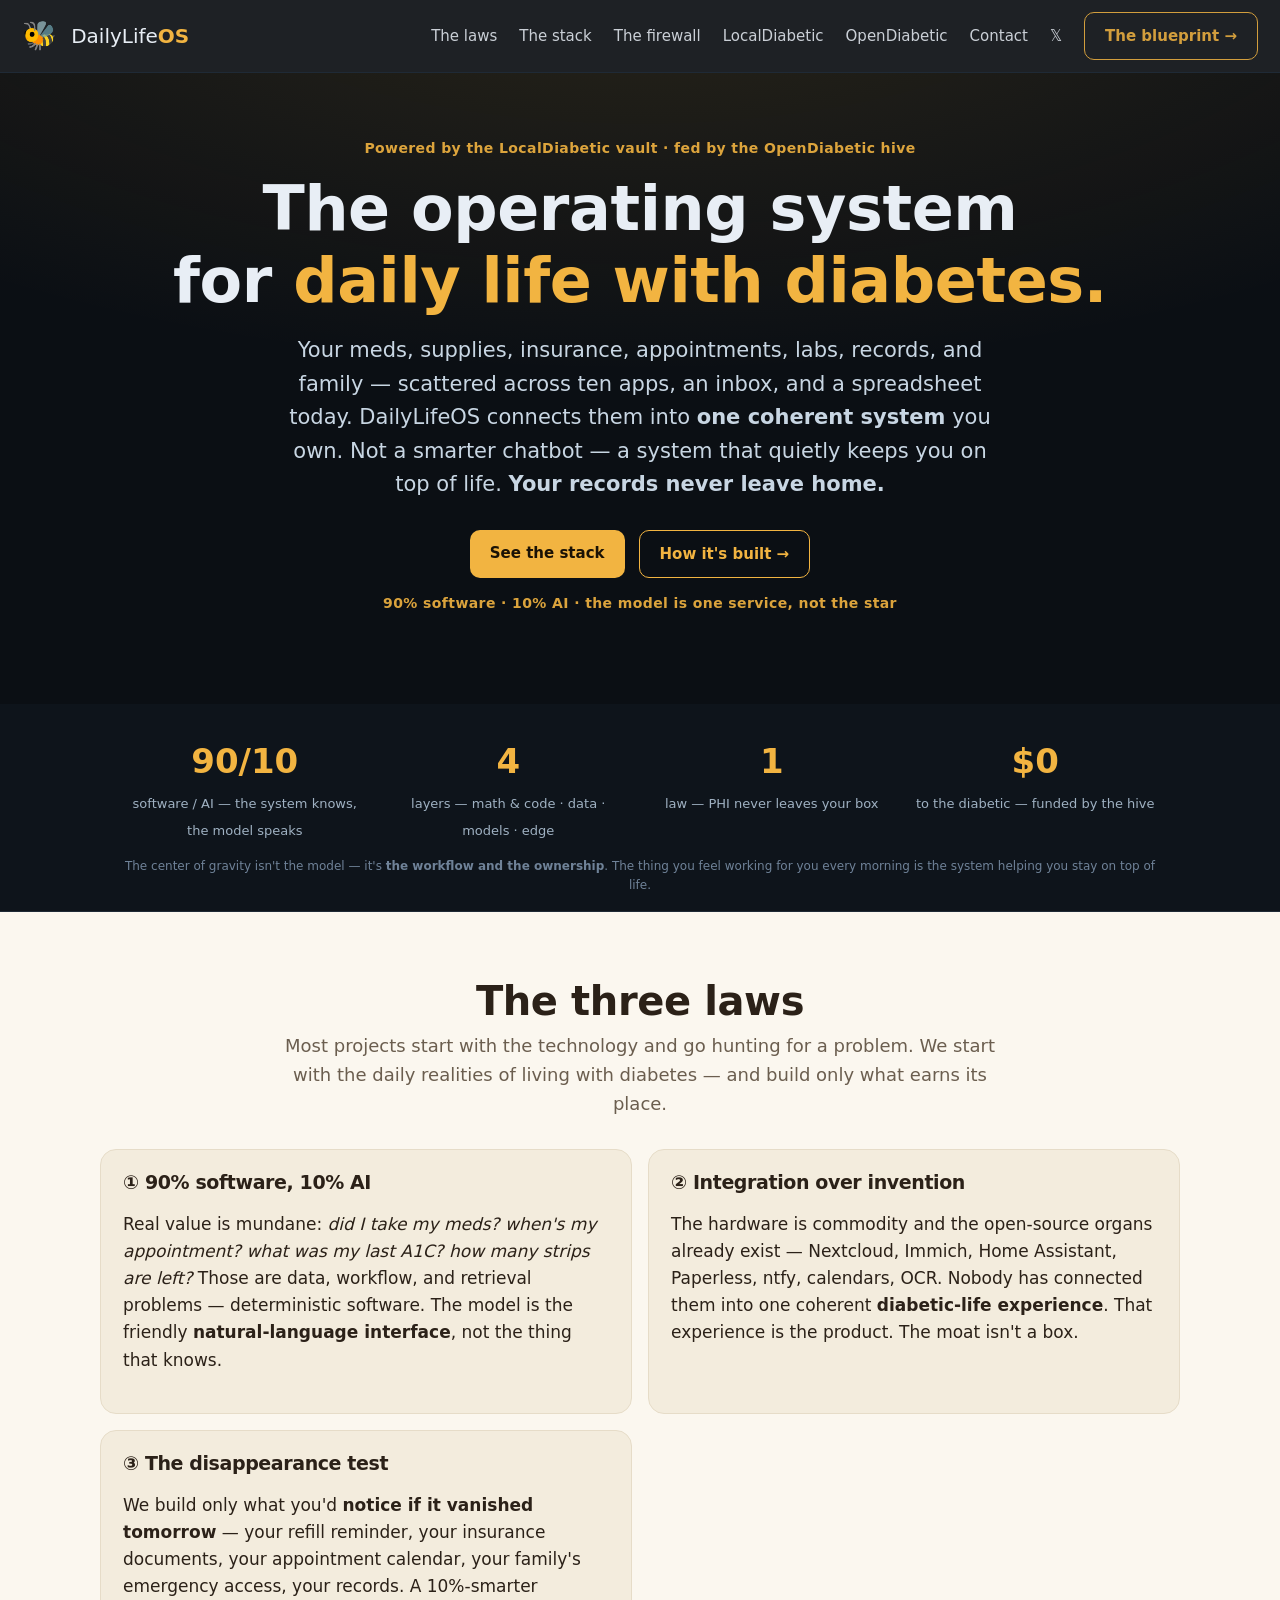
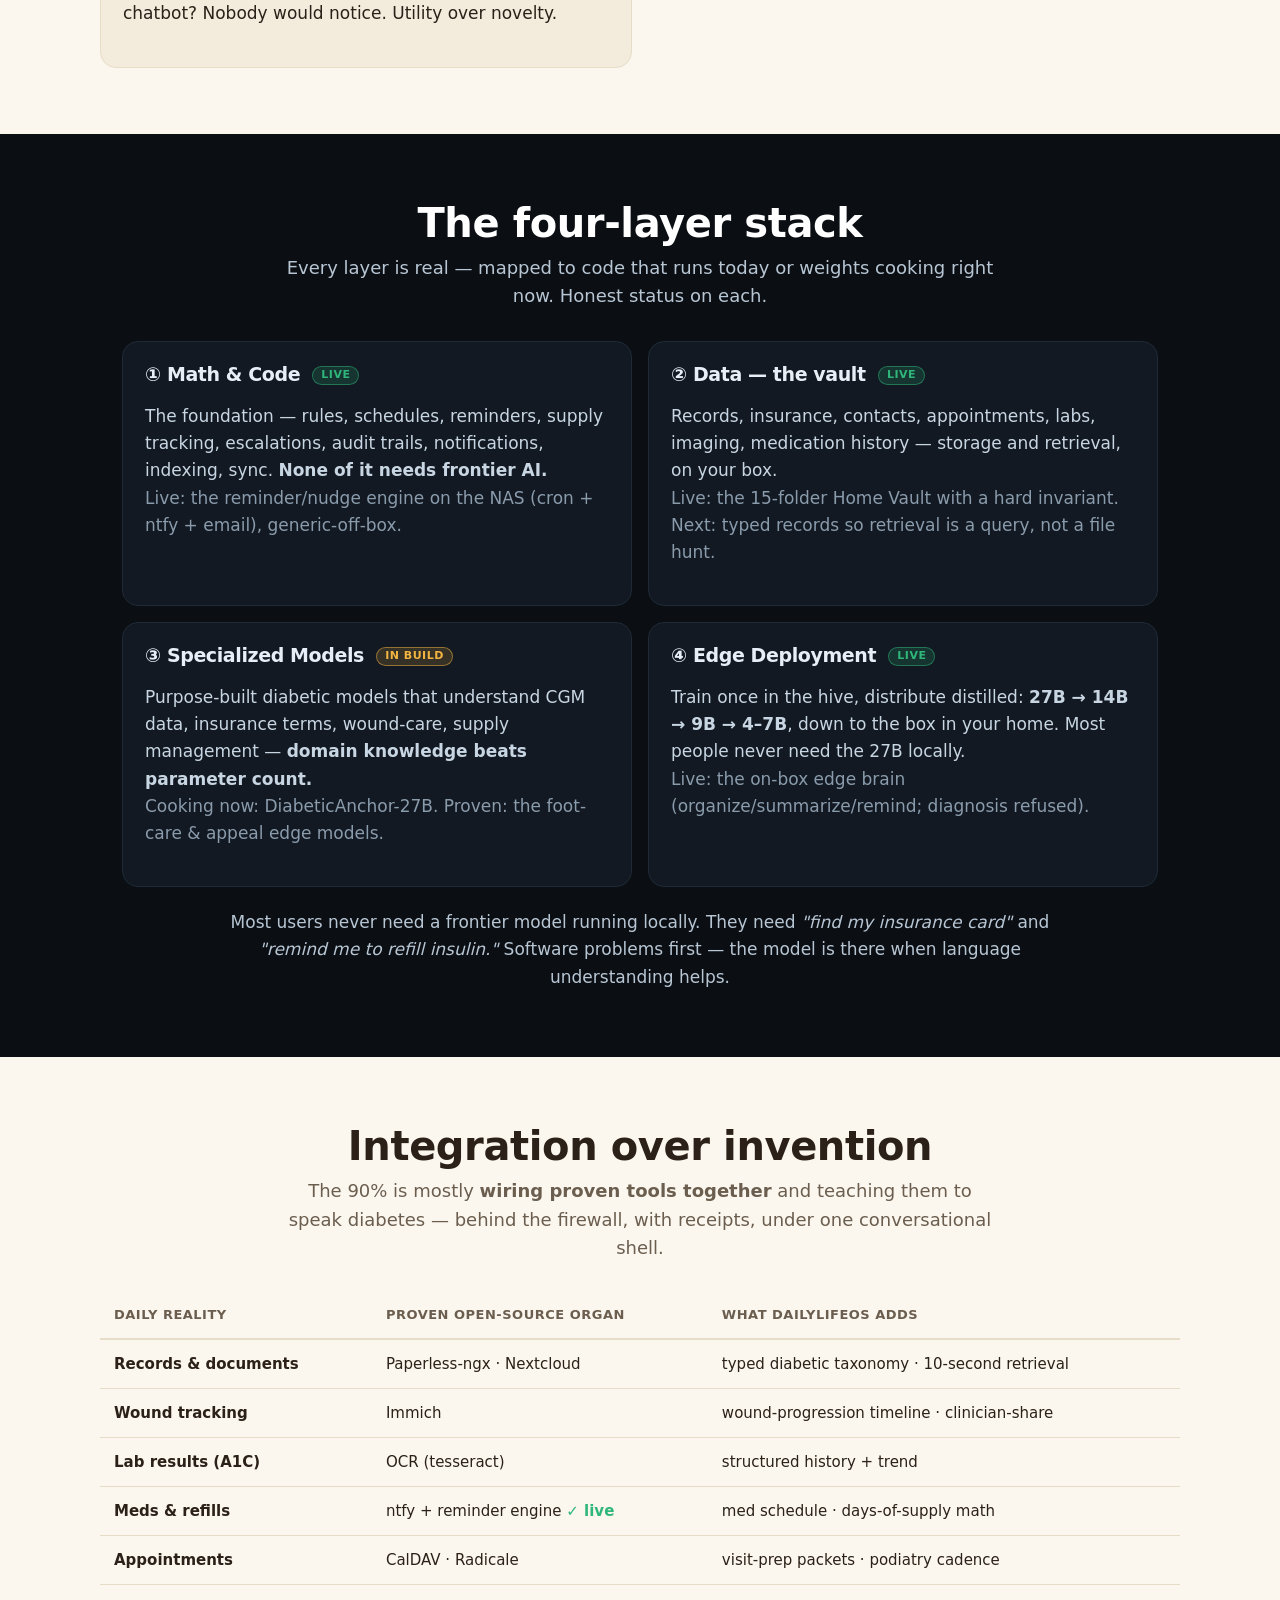
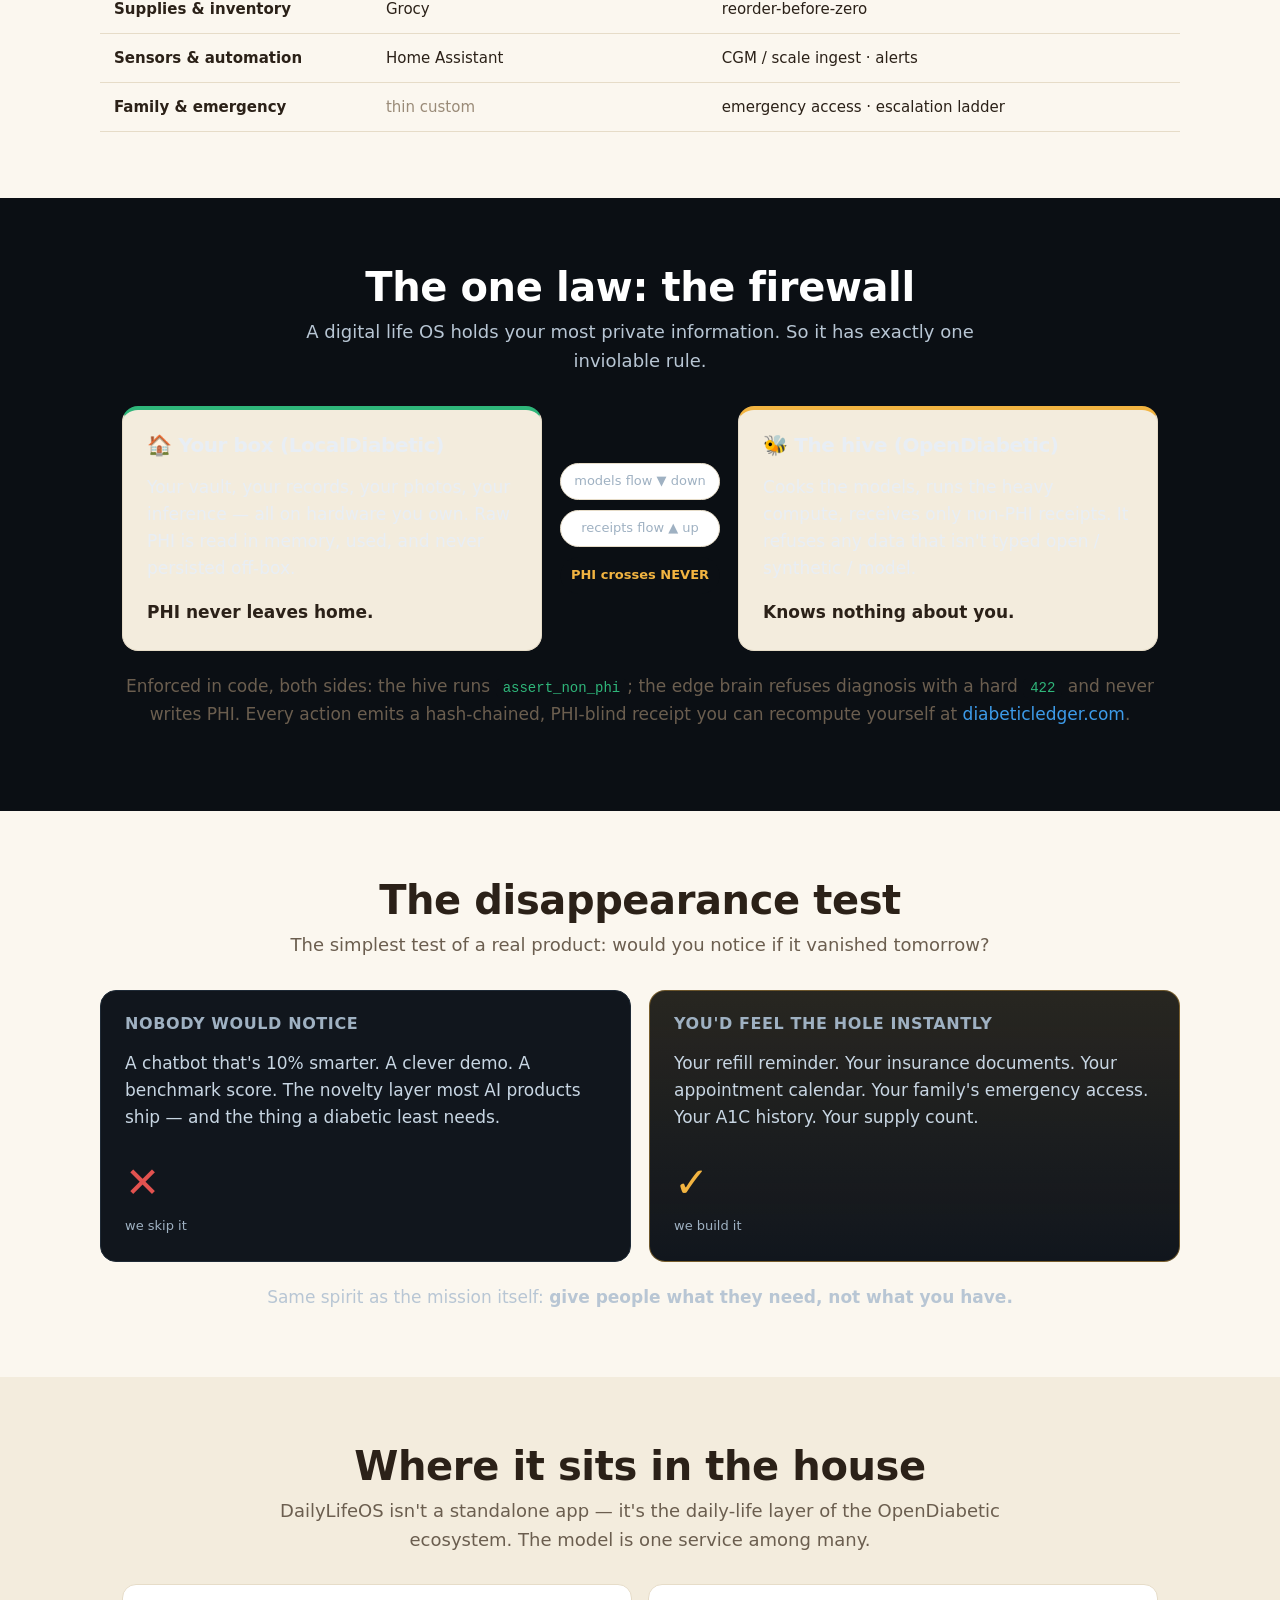
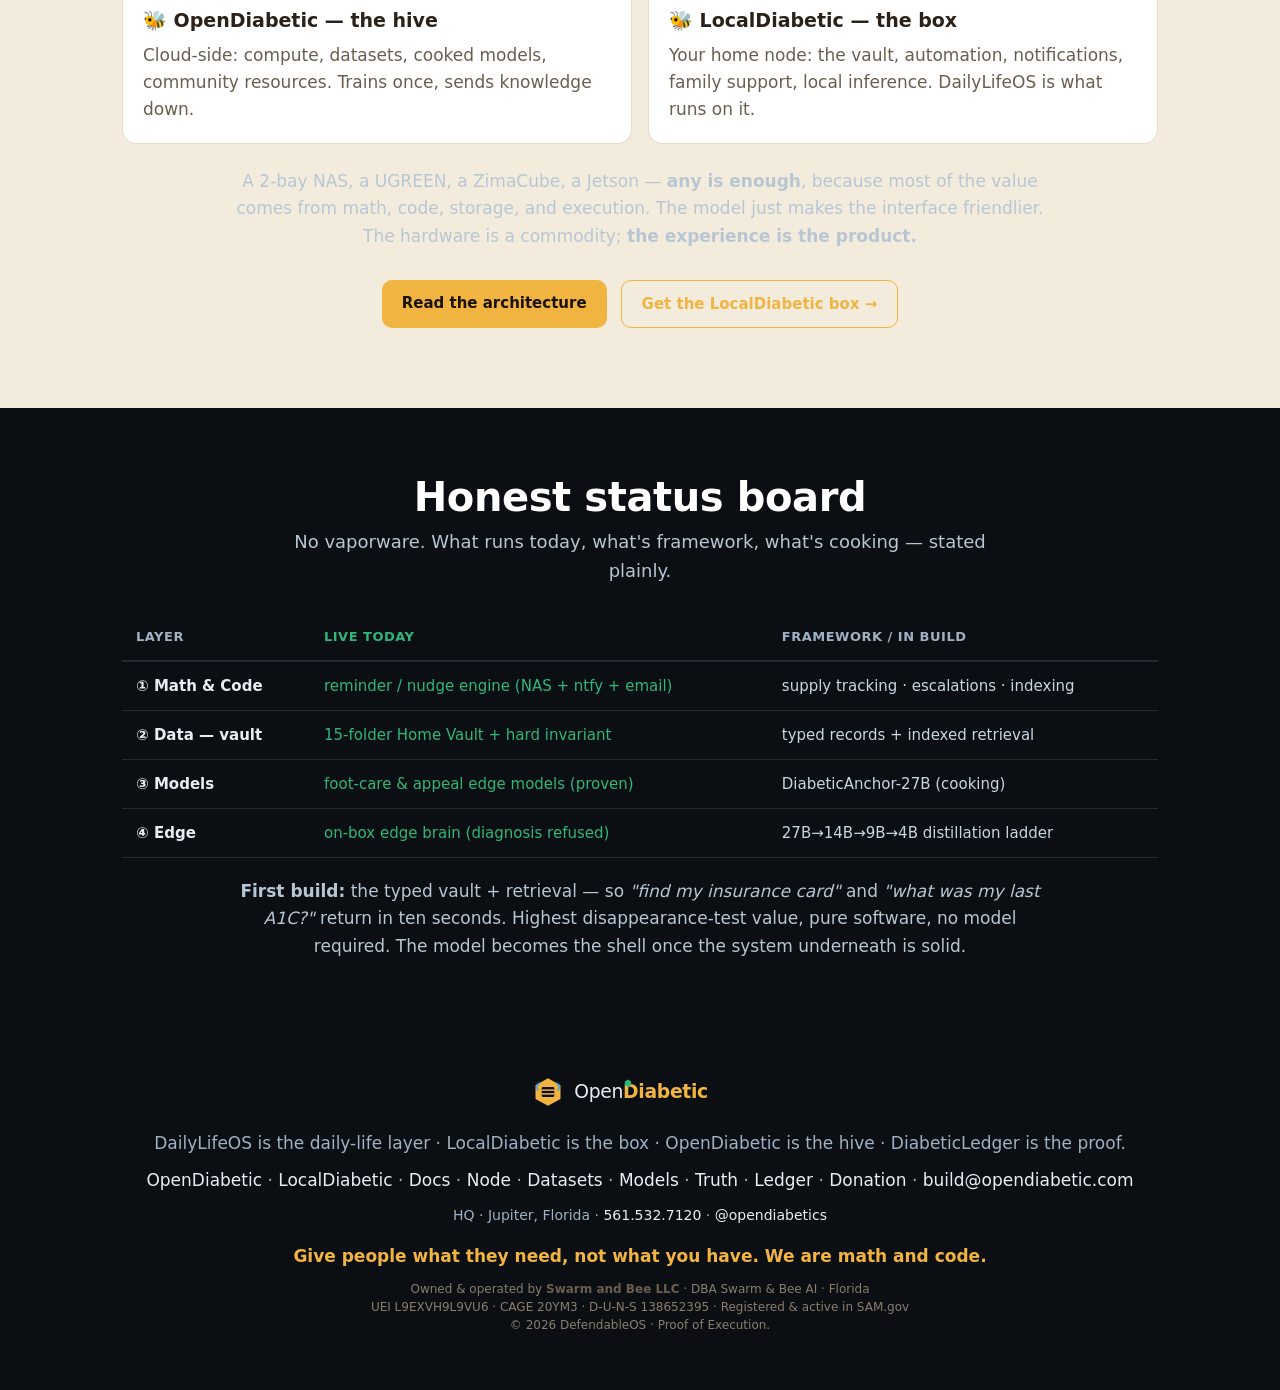
==== index.html @ a9d6304e "dailylifeos.org — gold house-style site presenting the DailyLifeOS blueprint: three laws · 4-layer s" ====
<!doctype html>
<html lang="en">
<head>
<meta charset="utf-8">
<meta name="viewport" content="width=device-width, initial-scale=1">
<title>DailyLifeOS — the digital life operating system for diabetics</title>
<meta name="description" content="DailyLifeOS is a digital life operating system for diabetics: meds, supplies, insurance, appointments, labs, records and family coordination organized into one coherent experience. 90% software, 10% AI — your records never leave home.">
<link rel="icon" href="assets/bee.svg" type="image/svg+xml">
<link rel="canonical" href="https://dailylifeos.org/">
<meta name="robots" content="index,follow,max-image-preview:large">
<meta name="theme-color" content="#0B0F14">
<meta name="author" content="OpenDiabetic Foundation">
<meta name="keywords" content="diabetic operating system, digital life OS, personal health vault, self-hosted health, local AI diabetes, NAS health appliance, privacy-first diabetes, medication reminders, diabetic records, family care coordination">
<meta property="og:type" content="website">
<meta property="og:site_name" content="DailyLifeOS">
<meta property="og:url" content="https://dailylifeos.org/">
<meta property="og:title" content="DailyLifeOS — the digital life operating system for diabetics">
<meta property="og:description" content="Meds, supplies, insurance, appointments, labs, records and family — organized into one coherent experience. 90% software, 10% AI. Your records never leave home.">
<meta property="og:image" content="https://dailylifeos.org/assets/og.png">
<meta property="og:image:width" content="1200"><meta property="og:image:height" content="630">
<meta property="og:image:alt" content="DailyLifeOS — the digital life operating system for diabetics">
<meta property="og:locale" content="en_US">
<meta name="twitter:card" content="summary_large_image">
<meta name="twitter:site" content="@opendiabetics">
<meta name="twitter:title" content="DailyLifeOS — the digital life operating system for diabetics">
<meta name="twitter:description" content="Your whole diabetic life, organized into one coherent system. 90% software, 10% AI. Records never leave home.">
<meta name="twitter:image" content="https://dailylifeos.org/assets/og.png">
<script type="application/ld+json">
{
  "@context": "https://schema.org",
  "@graph": [
    {
      "@type": "SoftwareApplication",
      "@id": "https://dailylifeos.org/#app",
      "name": "DailyLifeOS",
      "applicationCategory": "HealthApplication",
      "operatingSystem": "Linux / self-hosted (NAS, mini-PC, Jetson)",
      "description": "A digital life operating system for diabetics that organizes medications, supplies, insurance, appointments, lab results, records and family coordination into one coherent, privacy-first experience. 90% deterministic software, 10% AI interface; raw records never leave the user's box.",
      "offers": { "@type": "Offer", "price": "0", "priceCurrency": "USD" },
      "publisher": { "@id": "https://dailylifeos.org/#org" },
      "isPartOf": { "@id": "https://opendiabetic.com/#org" },
      "featureList": ["medication & refill reminders","supply tracking","insurance & document vault","appointment calendar","lab result history","wound-care photo timeline","family emergency access","on-box AI interface","hash-chained receipts"]
    },
    {
      "@type": ["NGO", "Organization"],
      "@id": "https://dailylifeos.org/#org",
      "name": "OpenDiabetic",
      "alternateName": "OpenDiabetic Foundation",
      "url": "https://opendiabetic.com",
      "logo": "https://opendiabetic.com/assets/icon.svg",
      "email": "build@opendiabetic.com",
      "telephone": "+1-561-532-7120",
      "address": { "@type": "PostalAddress", "addressLocality": "Jupiter", "addressRegion": "FL", "addressCountry": "US" },
      "sameAs": ["https://x.com/opendiabetics", "https://opendiabetic.com", "https://localdiabetic.com", "https://diabeticdocs.com", "https://diabeticnode.com", "https://diabeticdatasets.com", "https://diabeticmodels.com", "https://diabetictruth.org", "https://diabeticledger.com", "https://diabeticdonation.com", "https://github.com/SudoSuOps"],
      "parentOrganization": {
        "@type": "Organization",
        "name": "Swarm and Bee LLC",
        "legalName": "Swarm and Bee LLC",
        "alternateName": "Swarm & Bee AI",
        "address": { "@type": "PostalAddress", "addressRegion": "FL", "addressCountry": "US" },
        "identifier": [
          { "@type": "PropertyValue", "propertyID": "SAM UEI", "value": "L9EXVH9L9VU6" },
          { "@type": "PropertyValue", "propertyID": "CAGE", "value": "20YM3" },
          { "@type": "PropertyValue", "propertyID": "DUNS", "value": "138652395" }
        ]
      }
    },
    {
      "@type": "WebSite",
      "@id": "https://dailylifeos.org/#website",
      "url": "https://dailylifeos.org",
      "name": "DailyLifeOS",
      "inLanguage": "en-US",
      "publisher": { "@id": "https://dailylifeos.org/#org" }
    }
  ]
}
</script>
<link rel="stylesheet" href="style.css">
</head>
<body>

<header class="nav">
  <a class="brand" href="/"><span class="bee" aria-hidden="true">🐝</span><span>DailyLife<b>OS</b></span></a>
  <nav>
    <a href="#laws">The laws</a>
    <a href="#stack">The stack</a>
    <a href="#firewall">The firewall</a>
    <a href="https://localdiabetic.com">LocalDiabetic</a>
    <a href="https://opendiabetic.com">OpenDiabetic</a>
    <a href="mailto:build@opendiabetic.com">Contact</a>
    <a href="https://x.com/opendiabetics" rel="me" aria-label="OpenDiabetic on X">𝕏</a>
    <a class="btn ghost" href="https://github.com/SudoSuOps/daily-life-os">The blueprint →</a>
  </nav>
</header>

<section class="hero">
  <div class="wrap">
    <div class="micro">Powered by the LocalDiabetic vault · fed by the OpenDiabetic hive</div>
    <h1>The operating system<br>for <span>daily life with diabetes.</span></h1>
    <p class="lede">Your meds, supplies, insurance, appointments, labs, records, and family — scattered across
      ten apps, an inbox, and a spreadsheet today. DailyLifeOS connects them into <b>one coherent system</b>
      you own. Not a smarter chatbot — a system that quietly keeps you on top of life. <b>Your records never
      leave home.</b></p>
    <div class="cta">
      <a class="btn" href="#stack">See the stack</a>
      <a class="btn ghost" href="#laws">How it's built →</a>
    </div>
    <p class="micro">90% software · 10% AI · the model is one service, not the star</p>
  </div>
</section>

<section class="band">
  <div class="wrap stats">
    <div><b>90/10</b><span>software / AI — the system knows, the model speaks</span></div>
    <div><b>4</b><span>layers — math &amp; code · data · models · edge</span></div>
    <div><b>1</b><span>law — PHI never leaves your box</span></div>
    <div><b>$0</b><span>to the diabetic — funded by the hive</span></div>
  </div>
  <p class="src wrap">The center of gravity isn't the model — it's <b>the workflow and the ownership</b>.
    The thing you feel working for you every morning is the system helping you stay on top of life.</p>
</section>

<section id="laws" class="wrap section">
  <h2>The three laws</h2>
  <p class="sub">Most projects start with the technology and go hunting for a problem. We start with the daily
    realities of living with diabetes — and build only what earns its place.</p>
  <div class="cards">
    <div class="card"><h3>① 90% software, 10% AI</h3>
      <p>Real value is mundane: <i>did I take my meds? when's my appointment? what was my last A1C? how many
        strips are left?</i> Those are data, workflow, and retrieval problems — deterministic software. The
        model is the friendly <b>natural-language interface</b>, not the thing that knows.</p></div>
    <div class="card"><h3>② Integration over invention</h3>
      <p>The hardware is commodity and the open-source organs already exist — Nextcloud, Immich, Home Assistant,
        Paperless, ntfy, calendars, OCR. Nobody has connected them into one coherent <b>diabetic-life
        experience</b>. That experience is the product. The moat isn't a box.</p></div>
    <div class="card"><h3>③ The disappearance test</h3>
      <p>We build only what you'd <b>notice if it vanished tomorrow</b> — your refill reminder, your insurance
        documents, your appointment calendar, your family's emergency access, your records. A 10%-smarter
        chatbot? Nobody would notice. Utility over novelty.</p></div>
  </div>
</section>

<section id="stack" class="section dark">
  <div class="wrap">
    <h2>The four-layer stack</h2>
    <p class="sub">Every layer is real — mapped to code that runs today or weights cooking right now. Honest
      status on each.</p>
    <div class="cards">
      <div class="card"><h3>① Math &amp; Code <span class="pill live">LIVE</span></h3>
        <p>The foundation — rules, schedules, reminders, supply tracking, escalations, audit trails,
          notifications, indexing, sync. <b>None of it needs frontier AI.</b><br>
          <span class="muted">Live: the reminder/nudge engine on the NAS (cron + ntfy + email), generic-off-box.</span></p></div>
      <div class="card"><h3>② Data — the vault <span class="pill live">LIVE</span></h3>
        <p>Records, insurance, contacts, appointments, labs, imaging, medication history — storage and
          retrieval, on your box.<br>
          <span class="muted">Live: the 15-folder Home Vault with a hard invariant. Next: typed records so
          retrieval is a query, not a file hunt.</span></p></div>
      <div class="card"><h3>③ Specialized Models <span class="pill build">IN BUILD</span></h3>
        <p>Purpose-built diabetic models that understand CGM data, insurance terms, wound-care, supply
          management — <b>domain knowledge beats parameter count.</b><br>
          <span class="muted">Cooking now: DiabeticAnchor-27B. Proven: the foot-care &amp; appeal edge models.</span></p></div>
      <div class="card"><h3>④ Edge Deployment <span class="pill live">LIVE</span></h3>
        <p>Train once in the hive, distribute distilled: <b>27B → 14B → 9B → 4–7B</b>, down to the box in your
          home. Most people never need the 27B locally.<br>
          <span class="muted">Live: the on-box edge brain (organize/summarize/remind; diagnosis refused).</span></p></div>
    </div>
    <p class="line" style="margin-top:22px">Most users never need a frontier model running locally. They need
      <i>"find my insurance card"</i> and <i>"remind me to refill insulin."</i> Software problems first — the
      model is there when language understanding helps.</p>
  </div>
</section>

<section class="wrap section">
  <h2>Integration over invention</h2>
  <p class="sub">The 90% is mostly <b>wiring proven tools together</b> and teaching them to speak diabetes —
    behind the firewall, with receipts, under one conversational shell.</p>
  <table class="intmap">
    <thead><tr><th>Daily reality</th><th>Proven open-source organ</th><th>What DailyLifeOS adds</th></tr></thead>
    <tbody>
      <tr><td>Records &amp; documents</td><td>Paperless-ngx · Nextcloud</td><td>typed diabetic taxonomy · 10-second retrieval</td></tr>
      <tr><td>Wound tracking</td><td>Immich</td><td>wound-progression timeline · clinician-share</td></tr>
      <tr><td>Lab results (A1C)</td><td>OCR (tesseract)</td><td>structured history + trend</td></tr>
      <tr><td>Meds &amp; refills</td><td>ntfy + reminder engine <b class="ok">✓ live</b></td><td>med schedule · days-of-supply math</td></tr>
      <tr><td>Appointments</td><td>CalDAV · Radicale</td><td>visit-prep packets · podiatry cadence</td></tr>
      <tr><td>Supplies &amp; inventory</td><td>Grocy</td><td>reorder-before-zero</td></tr>
      <tr><td>Sensors &amp; automation</td><td>Home Assistant</td><td>CGM / scale ingest · alerts</td></tr>
      <tr><td>Family &amp; emergency</td><td><span class="muted">thin custom</span></td><td>emergency access · escalation ladder</td></tr>
    </tbody>
  </table>
</section>

<section id="firewall" class="section dark">
  <div class="wrap">
    <h2>The one law: the firewall</h2>
    <p class="sub">A digital life OS holds your most private information. So it has exactly one inviolable rule.</p>
    <div class="firewall">
      <div class="half home">
        <h3>🏠 Your box (LocalDiabetic)</h3>
        <p>Your vault, your records, your photos, your inference — all on hardware you own. Raw PHI is read in
          memory, used, and never persisted off-box.</p>
        <p class="rule">PHI never leaves home.</p>
      </div>
      <div class="cross">
        <span>models flow ▼ down</span>
        <span>receipts flow ▲ up</span>
        <span class="never">PHI crosses NEVER</span>
      </div>
      <div class="half hive">
        <h3>🐝 The hive (OpenDiabetic)</h3>
        <p>Cooks the models, runs the heavy compute, receives only non-PHI receipts. It refuses any data that
          isn't typed open / synthetic / model.</p>
        <p class="rule">Knows nothing about you.</p>
      </div>
    </div>
    <p class="enforce">Enforced in code, both sides: the hive runs <code>assert_non_phi</code>; the edge brain
      refuses diagnosis with a hard <code>422</code> and never writes PHI. Every action emits a hash-chained,
      PHI-blind receipt you can recompute yourself at <a href="https://diabeticledger.com">diabeticledger.com</a>.</p>
  </div>
</section>

<section class="wrap section">
  <h2>The disappearance test</h2>
  <p class="sub">The simplest test of a real product: would you notice if it vanished tomorrow?</p>
  <div class="model">
    <div class="col bad">
      <h4>Nobody would notice</h4>
      <p>A chatbot that's 10% smarter. A clever demo. A benchmark score. The novelty layer most AI products
        ship — and the thing a diabetic least needs.</p>
      <p class="big">✕<small>we skip it</small></p>
    </div>
    <div class="col good">
      <h4>You'd feel the hole instantly</h4>
      <p>Your refill reminder. Your insurance documents. Your appointment calendar. Your family's emergency
        access. Your A1C history. Your supply count.</p>
      <p class="big">✓<small>we build it</small></p>
    </div>
  </div>
  <p class="line">Same spirit as the mission itself: <b>give people what they need, not what you have.</b></p>
</section>

<section class="section give-what">
  <div class="wrap">
    <h2>Where it sits in the house</h2>
    <p class="sub">DailyLifeOS isn't a standalone app — it's the daily-life layer of the OpenDiabetic ecosystem.
      The model is one service among many.</p>
    <div class="needs">
      <div><b>🐝 OpenDiabetic — the hive</b><span>Cloud-side: compute, datasets, cooked models, community
        resources. Trains once, sends knowledge down.</span></div>
      <div><b>🐝 LocalDiabetic — the box</b><span>Your home node: the vault, automation, notifications, family
        support, local inference. DailyLifeOS is what runs on it.</span></div>
    </div>
    <p class="line" style="margin-top:24px">A 2-bay NAS, a UGREEN, a ZimaCube, a Jetson — <b>any is enough</b>,
      because most of the value comes from math, code, storage, and execution. The model just makes the
      interface friendlier. The hardware is a commodity; <b>the experience is the product.</b></p>
    <div class="cta center">
      <a class="btn" href="https://github.com/SudoSuOps/daily-life-os">Read the architecture</a>
      <a class="btn ghost" href="https://localdiabetic.com">Get the LocalDiabetic box →</a>
    </div>
  </div>
</section>

<section class="section dark">
  <div class="wrap">
    <h2>Honest status board</h2>
    <p class="sub">No vaporware. What runs today, what's framework, what's cooking — stated plainly.</p>
    <table class="intmap status">
      <thead><tr><th>Layer</th><th class="ok">Live today</th><th>Framework / in build</th></tr></thead>
      <tbody>
        <tr><td>① Math &amp; Code</td><td class="ok">reminder / nudge engine (NAS + ntfy + email)</td><td>supply tracking · escalations · indexing</td></tr>
        <tr><td>② Data — vault</td><td class="ok">15-folder Home Vault + hard invariant</td><td>typed records + indexed retrieval</td></tr>
        <tr><td>③ Models</td><td class="ok">foot-care &amp; appeal edge models (proven)</td><td>DiabeticAnchor-27B (cooking)</td></tr>
        <tr><td>④ Edge</td><td class="ok">on-box edge brain (diagnosis refused)</td><td>27B→14B→9B→4B distillation ladder</td></tr>
      </tbody>
    </table>
    <p class="line" style="margin-top:20px"><b>First build:</b> the typed vault + retrieval — so <i>"find my
      insurance card"</i> and <i>"what was my last A1C?"</i> return in ten seconds. Highest disappearance-test
      value, pure software, no model required. The model becomes the shell once the system underneath is solid.</p>
  </div>
</section>

<footer class="footer">
  <div class="wrap">
    <img src="assets/wordmark.svg" alt="DailyLifeOS" height="40">
    <p>DailyLifeOS is the daily-life layer · LocalDiabetic is the box · OpenDiabetic is the hive · DiabeticLedger is the proof.</p>
    <p class="links">
      <a href="https://opendiabetic.com">OpenDiabetic</a> ·
      <a href="https://localdiabetic.com">LocalDiabetic</a> ·
      <a href="https://diabeticdocs.com">Docs</a> ·
      <a href="https://diabeticnode.com">Node</a> ·
      <a href="https://diabeticdatasets.com">Datasets</a> ·
      <a href="https://diabeticmodels.com">Models</a> ·
      <a href="https://diabetictruth.org">Truth</a> ·
      <a href="https://diabeticledger.com">Ledger</a> ·
      <a href="https://diabeticdonation.com">Donation</a> ·
      <a href="mailto:build@opendiabetic.com">build@opendiabetic.com</a>
    </p>
    <p class="contact">HQ · Jupiter, Florida · <a href="tel:+15615327120">561.532.7120</a> ·
      <a href="https://x.com/opendiabetics" rel="me">@opendiabetics</a></p>
    <p class="motto">Give people what they need, not what you have. We are math and code.</p>
    <p class="legal">Owned &amp; operated by <b>Swarm and Bee LLC</b> · DBA Swarm &amp; Bee AI · Florida<br>
      UEI L9EXVH9L9VU6 · CAGE 20YM3 · D-U-N-S 138652395 · Registered &amp; active in SAM.gov<br>
      &copy; 2026 DefendableOS · Proof of Execution.</p>
  </div>
</footer>

</body>
</html>
---- style.css ----
:root{
  --honey:#F2B441; --honey-600:#D99A2B; --green:#2FB67A; --red:#E2524F; --blue:#3D9BE9;
  --ink-900:#0B0F14; --ink-800:#0e141b; --ink-700:#121922; --line:#1F2A36; --ink-50:#E8EEF5;
  --mut:#9fb1c2; --paper:#FBF7EF; --paper-100:#F3ECDD; --cocoa:#2B2118;
}
*{box-sizing:border-box}
html{scroll-behavior:smooth}
body{margin:0;background:var(--paper);color:var(--cocoa);
  font:17px/1.6 Inter,system-ui,-apple-system,"Segoe UI",Roboto,Helvetica,Arial,sans-serif;-webkit-font-smoothing:antialiased}
.wrap{max-width:1080px;margin:0 auto;padding:0 22px}
a{color:var(--blue);text-decoration:none}
h1,h2,h3,h4{letter-spacing:-.4px;line-height:1.15}
b{color:inherit;font-weight:800}

/* nav */
.nav{position:sticky;top:0;z-index:20;display:flex;justify-content:space-between;align-items:center;
  padding:12px 22px;background:rgba(11,15,20,.92);backdrop-filter:blur(8px);border-bottom:1px solid var(--line)}
.brand{display:flex;align-items:center;gap:10px;color:var(--ink-50);font-size:20px}
.brand b{color:var(--honey);font-weight:800}.brand span{font-weight:500}
.nav nav{display:flex;align-items:center;gap:22px}
.nav nav a{color:var(--ink-50);font-size:15px;opacity:.85}
.nav nav a:hover{opacity:1}
.btn{display:inline-block;background:var(--honey);color:#1a1205;font-weight:800;padding:11px 20px;
  border-radius:10px;font-size:15px}
.btn:hover{background:var(--honey-600)}
.btn.ghost{background:transparent;color:var(--honey);border:1.5px solid var(--honey)}
.btn.ghost:hover{background:rgba(242,180,65,.12)}

/* hero */
.hero{background:radial-gradient(1100px 460px at 50% -160px,rgba(242,180,65,.14),transparent),var(--ink-900);
  color:var(--ink-50);padding:64px 0 76px;text-align:center}
.hero .wordmark{margin-bottom:10px}
.hero h1{font-size:clamp(34px,6vw,62px);font-weight:800;margin:14px 0 18px}
.hero h1 span{color:var(--honey)}
.lede{max-width:720px;margin:0 auto;color:#c8d6e3;font-size:clamp(17px,2.2vw,21px)}
.cta{display:flex;gap:14px;justify-content:center;flex-wrap:wrap;margin:28px 0 14px}
.cta.center{margin-top:30px}
.micro{color:var(--honey);font-weight:600;letter-spacing:.4px;font-size:14px;opacity:.9}

/* stat band */
.band{background:var(--ink-800);color:var(--ink-50);padding:30px 0 16px;border-bottom:1px solid var(--line)}
.stats{display:grid;grid-template-columns:repeat(4,1fr);gap:18px;text-align:center}
.stats b{display:block;font-size:clamp(22px,4vw,34px);color:var(--honey);font-weight:800}
.stats span{font-size:13px;color:var(--mut)}
.src{color:#6f8298;font-size:12px;text-align:center;margin:14px auto 0}

/* sections */
.section{padding:66px 0}
h2{font-size:clamp(26px,4vw,40px);font-weight:800;margin:0 0 8px;text-align:center}
.sub{max-width:720px;margin:0 auto 30px;text-align:center;color:#6b5e4f;font-size:18px}
.section.dark{background:var(--ink-900);color:var(--ink-50)}
.section.dark .sub{color:#b8c6d4}
.section.dark h2{color:#fff}

/* firewall */
.firewall{display:grid;grid-template-columns:1fr auto 1fr;gap:18px;align-items:stretch;margin-top:20px}
.half{background:var(--paper-100);border:1px solid #e6dcc8;border-radius:16px;padding:24px}
.half h3{margin:0 0 8px;font-size:20px}
.half .rule{margin:14px 0 0;font-weight:800;color:var(--cocoa)}
.half.hive{border-top:4px solid var(--honey)}
.half.home{border-top:4px solid var(--green)}
.cross{display:flex;flex-direction:column;justify-content:center;gap:10px;text-align:center;
  color:var(--mut);font-size:13px;min-width:140px}
.cross span{background:#fff;border:1px solid #e6dcc8;border-radius:999px;padding:7px 10px}
.cross .never{background:var(--ink-900);color:var(--honey);font-weight:700;border-color:var(--ink-900)}
.enforce{margin-top:22px;text-align:center;color:#6b5e4f}
.enforce code{background:var(--ink-900);color:var(--green);padding:2px 7px;border-radius:5px;font-size:14px}

/* model */
.model{display:grid;grid-template-columns:1fr 1fr;gap:18px;margin:18px 0 22px}
.col{border-radius:16px;padding:24px;border:1px solid var(--line)}
.col.bad{background:#11161d}
.col.good{background:linear-gradient(180deg,rgba(242,180,65,.1),transparent),#11161d;border-color:rgba(242,180,65,.4)}
.col h4{margin:0 0 8px;font-size:16px;color:var(--mut);text-transform:uppercase;letter-spacing:.6px}
.col p{color:#c8d6e3}
.col .big{font-size:42px;font-weight:800;margin:12px 0 0}
.col.bad .big{color:var(--red)} .col.good .big{color:var(--honey)}
.col .big small{display:block;font-size:13px;font-weight:500;color:var(--mut);letter-spacing:0}
.line{text-align:center;max-width:820px;margin:0 auto;color:#b8c6d4}

/* cards */
.cards{display:grid;grid-template-columns:repeat(2,1fr);gap:16px}
.give-cards{grid-template-columns:repeat(4,1fr)}
.card{background:var(--paper-100);border:1px solid #e6dcc8;border-radius:16px;padding:22px}
.section.dark .card{background:var(--ink-700);border-color:var(--line)}
.section.dark .card p{color:#c8d6e3}
.card h3{margin:0 0 8px;font-size:19px}
.card .dot{width:11px;height:11px;border-radius:50%;background:var(--green);box-shadow:0 0 0 4px rgba(47,182,122,.18);margin-bottom:12px}

/* give-what */
.give-what{background:var(--paper-100)}
.needs{display:grid;grid-template-columns:repeat(2,1fr);gap:16px;margin-top:10px}
.needs div{background:#fff;border:1px solid #e6dcc8;border-radius:14px;padding:20px}
.needs b{display:block;font-size:19px;margin-bottom:6px}
.needs span{color:#6b5e4f}

/* footer */
/* contact form */
.contact-form{max-width:600px;margin:8px auto 0;text-align:left;display:flex;flex-direction:column;gap:14px}
.contact-form .row{display:grid;grid-template-columns:1fr 1fr;gap:14px}
.contact-form label{display:flex;flex-direction:column;gap:6px;font-size:14px;color:var(--mut);font-weight:600}
.contact-form input,.contact-form select,.contact-form textarea{background:var(--ink-700);border:1px solid var(--line);
  color:var(--ink-50);border-radius:10px;padding:12px 14px;font-size:16px;font-family:inherit}
.contact-form input:focus,.contact-form select:focus,.contact-form textarea:focus{outline:2px solid var(--honey);border-color:var(--honey)}
.contact-form .hp{position:absolute;left:-9999px;width:1px;height:1px}
.contact-form button{background:var(--honey);color:#1a1205;border:0;font-weight:800;padding:14px 22px;
  border-radius:12px;font-size:16px;cursor:pointer}
.contact-form button:hover{background:var(--honey-600)}
.contact-form button:disabled{opacity:.6;cursor:default}
.formnote{min-height:20px;font-weight:700;margin:2px 0 0}
.formnote.ok{color:var(--green)} .formnote.bad{color:var(--red)}
@media(max-width:560px){.contact-form .row{grid-template-columns:1fr}}
.footer{background:var(--ink-900);color:var(--ink-50);padding:46px 0;text-align:center}
.footer p{color:var(--mut);margin:10px 0}
.footer .links a{color:var(--ink-50)}
.footer .contact{font-size:14px}
.footer .contact a{color:var(--ink-50)}
.footer .motto{color:var(--honey);font-weight:600;margin-top:16px}

@media(max-width:820px){
  .nav nav a:not(.btn){display:none}
  .stats{grid-template-columns:repeat(2,1fr)}
  .firewall{grid-template-columns:1fr}
  .cross{flex-direction:row;flex-wrap:wrap;justify-content:center;min-width:0}
  .model{grid-template-columns:1fr}
  .cards,.give-cards,.needs{grid-template-columns:1fr}
}

.bee{font-size:1.4em;line-height:1;margin-right:.15em;vertical-align:-.05em}
.footer .legal{font-size:12px;color:#8a7d6c;margin-top:10px;line-height:1.5}
.footer .legal b{color:#6b5e4f}

/* DailyLifeOS additions */
.muted{color:#8a9bac}
.section:not(.dark) .muted{color:#9a8b78}
.pill{display:inline-block;font-size:11px;font-weight:800;letter-spacing:.5px;padding:2px 8px;border-radius:999px;
  vertical-align:middle;margin-left:6px}
.pill.live{background:rgba(47,182,122,.18);color:var(--green);border:1px solid rgba(47,182,122,.5)}
.pill.build{background:rgba(242,180,65,.16);color:var(--honey);border:1px solid rgba(242,180,65,.5)}
.intmap{width:100%;border-collapse:collapse;margin-top:8px;font-size:15px}
.intmap th,.intmap td{text-align:left;padding:12px 14px;border-bottom:1px solid #e6dcc8;vertical-align:top}
.intmap thead th{font-size:13px;text-transform:uppercase;letter-spacing:.5px;color:#6b5e4f;border-bottom:2px solid #e6dcc8}
.intmap td:first-child{font-weight:700;color:var(--cocoa);white-space:nowrap}
.intmap .ok{color:var(--green)}
.section.dark .intmap th,.section.dark .intmap td{border-color:var(--line)}
.section.dark .intmap thead th{color:var(--mut)}
.section.dark .intmap td:first-child{color:var(--ink-50)}
.section.dark .intmap td{color:#c8d6e3}
.section.dark .intmap .ok{color:var(--green)}
@media(max-width:680px){.intmap{font-size:13px}.intmap th,.intmap td{padding:9px 8px}}
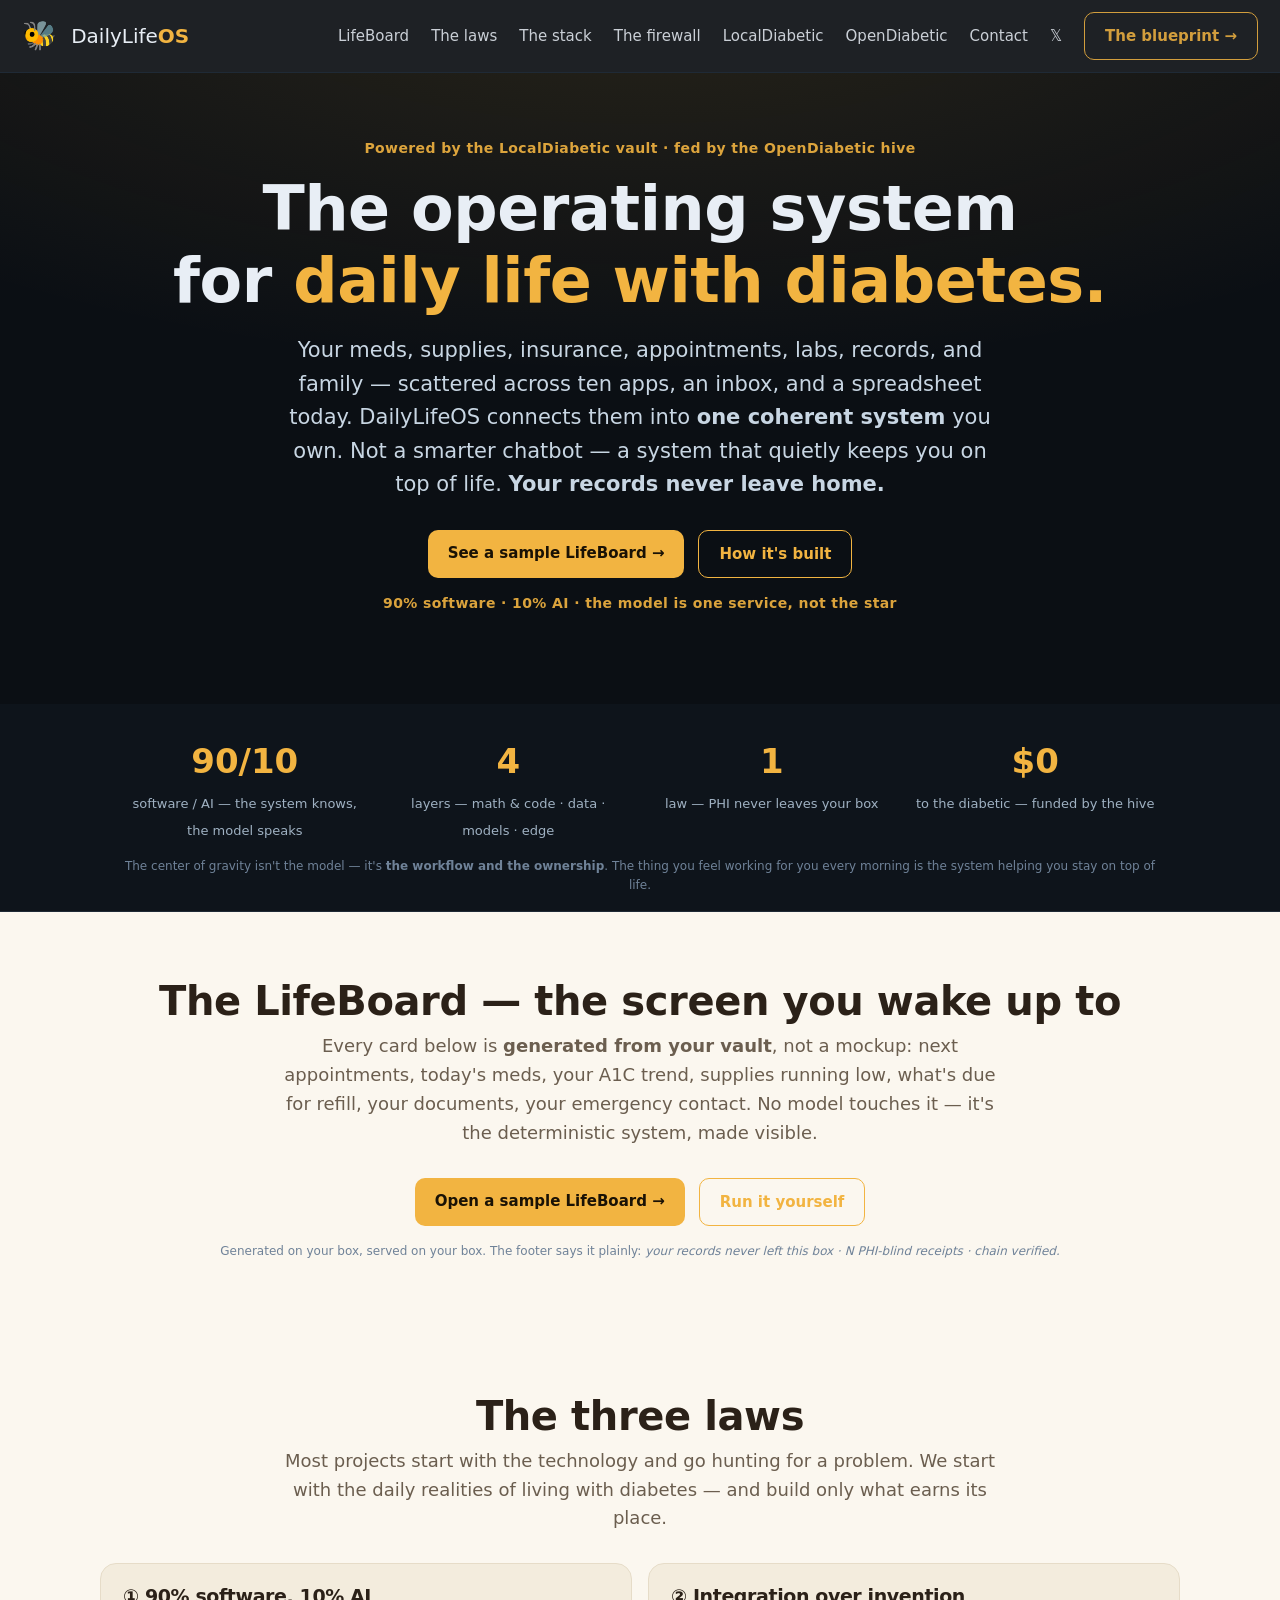
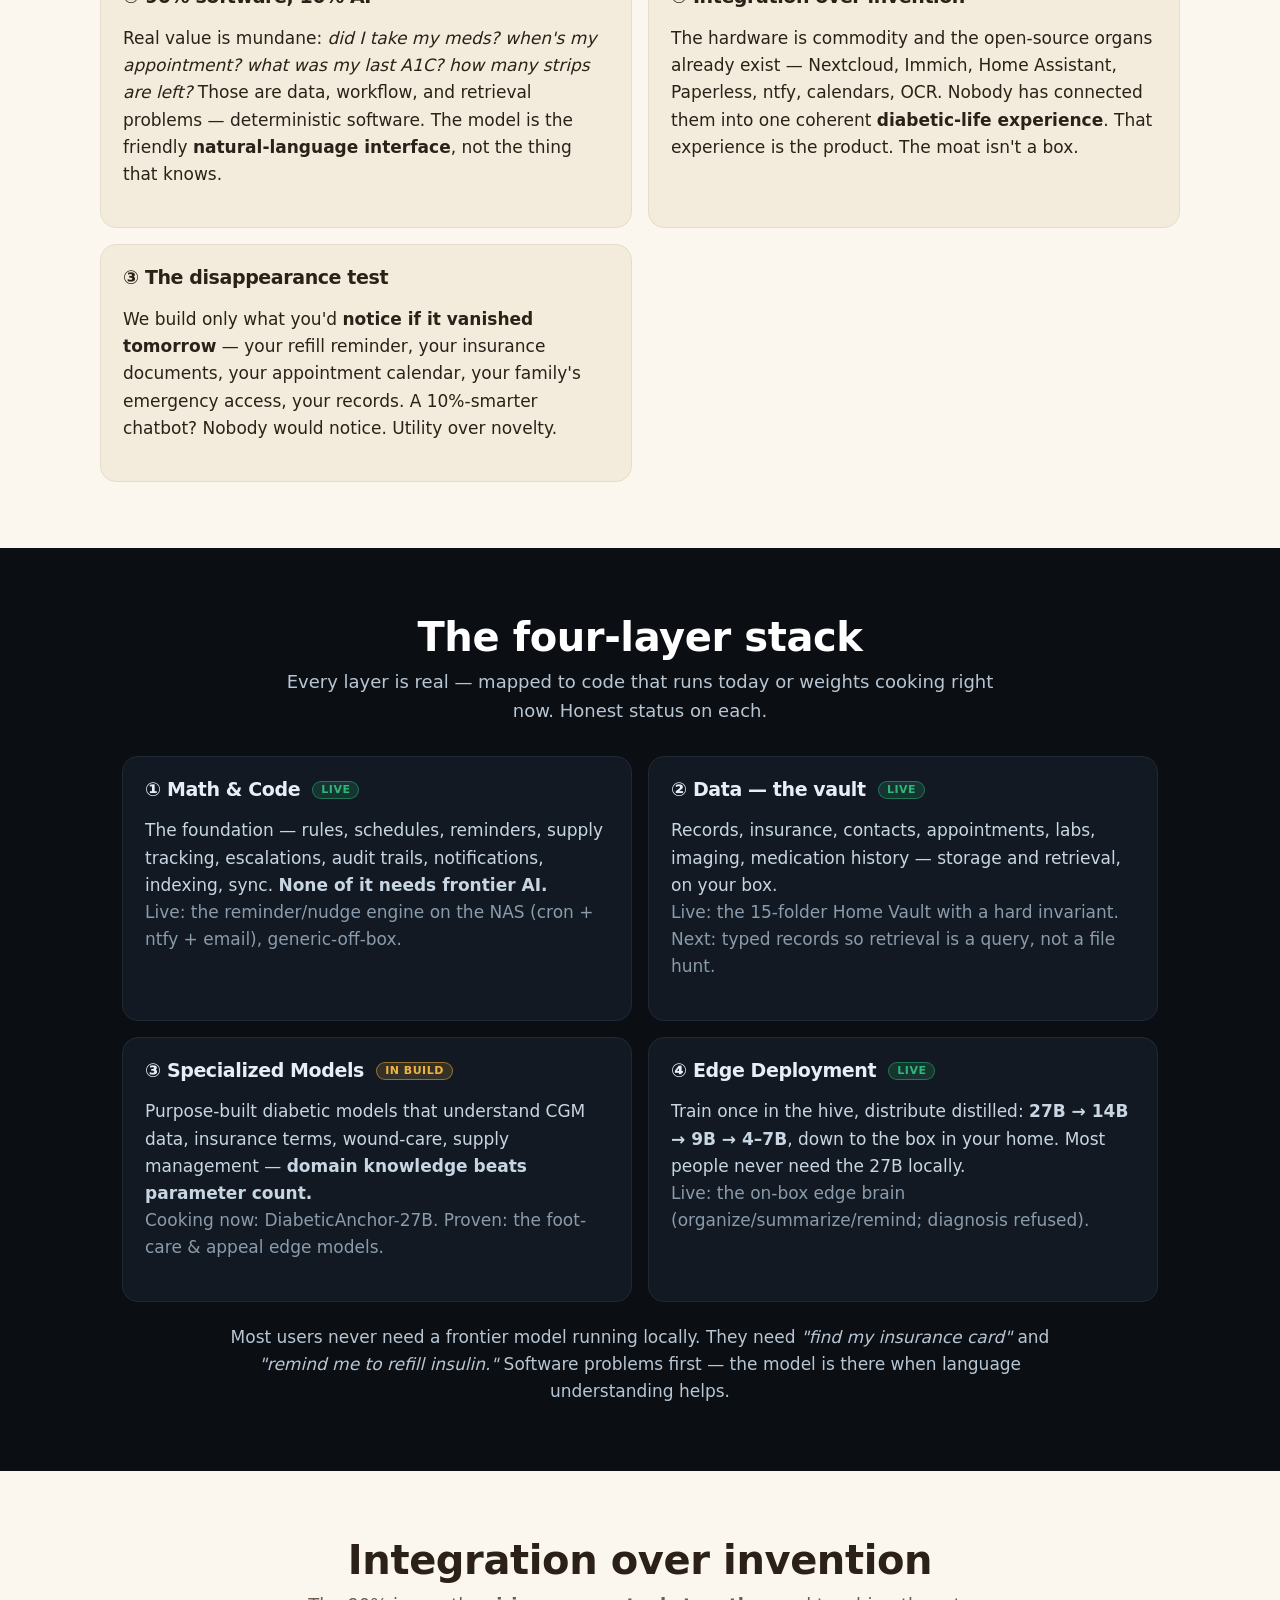
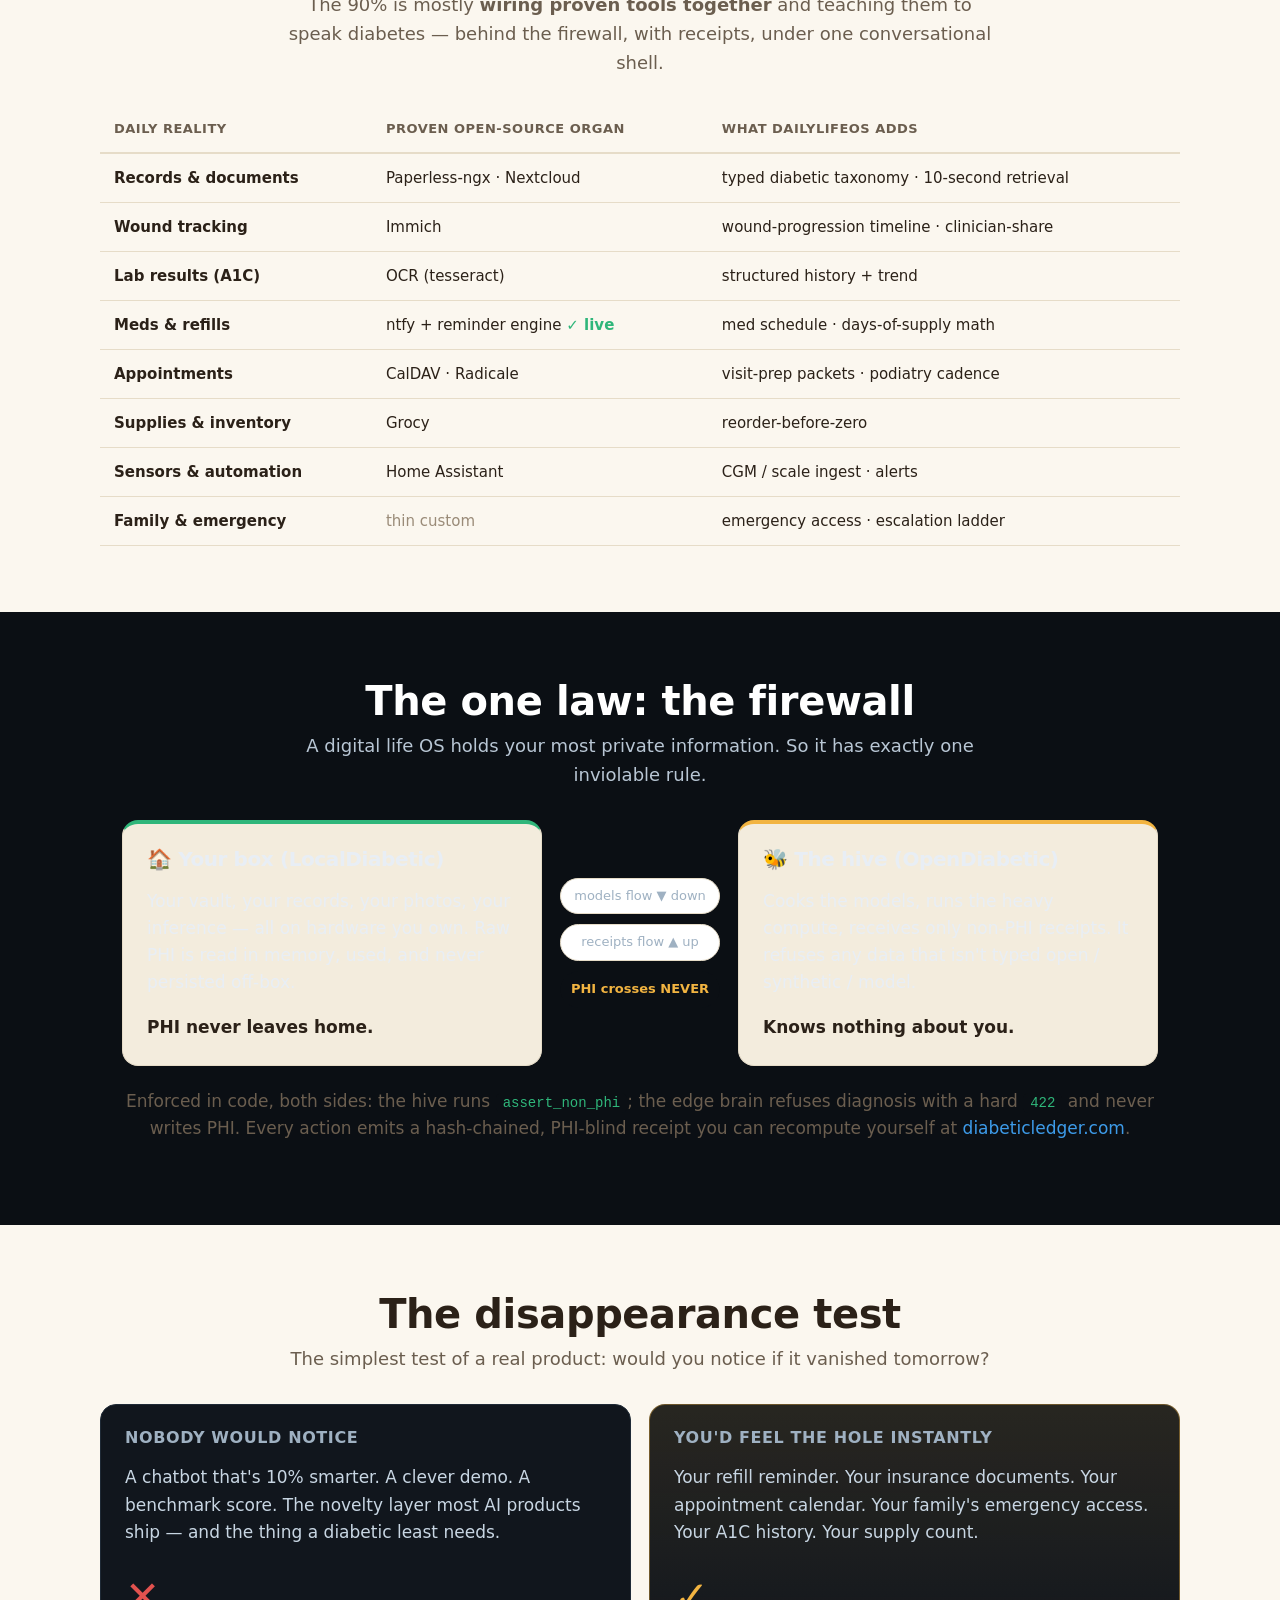
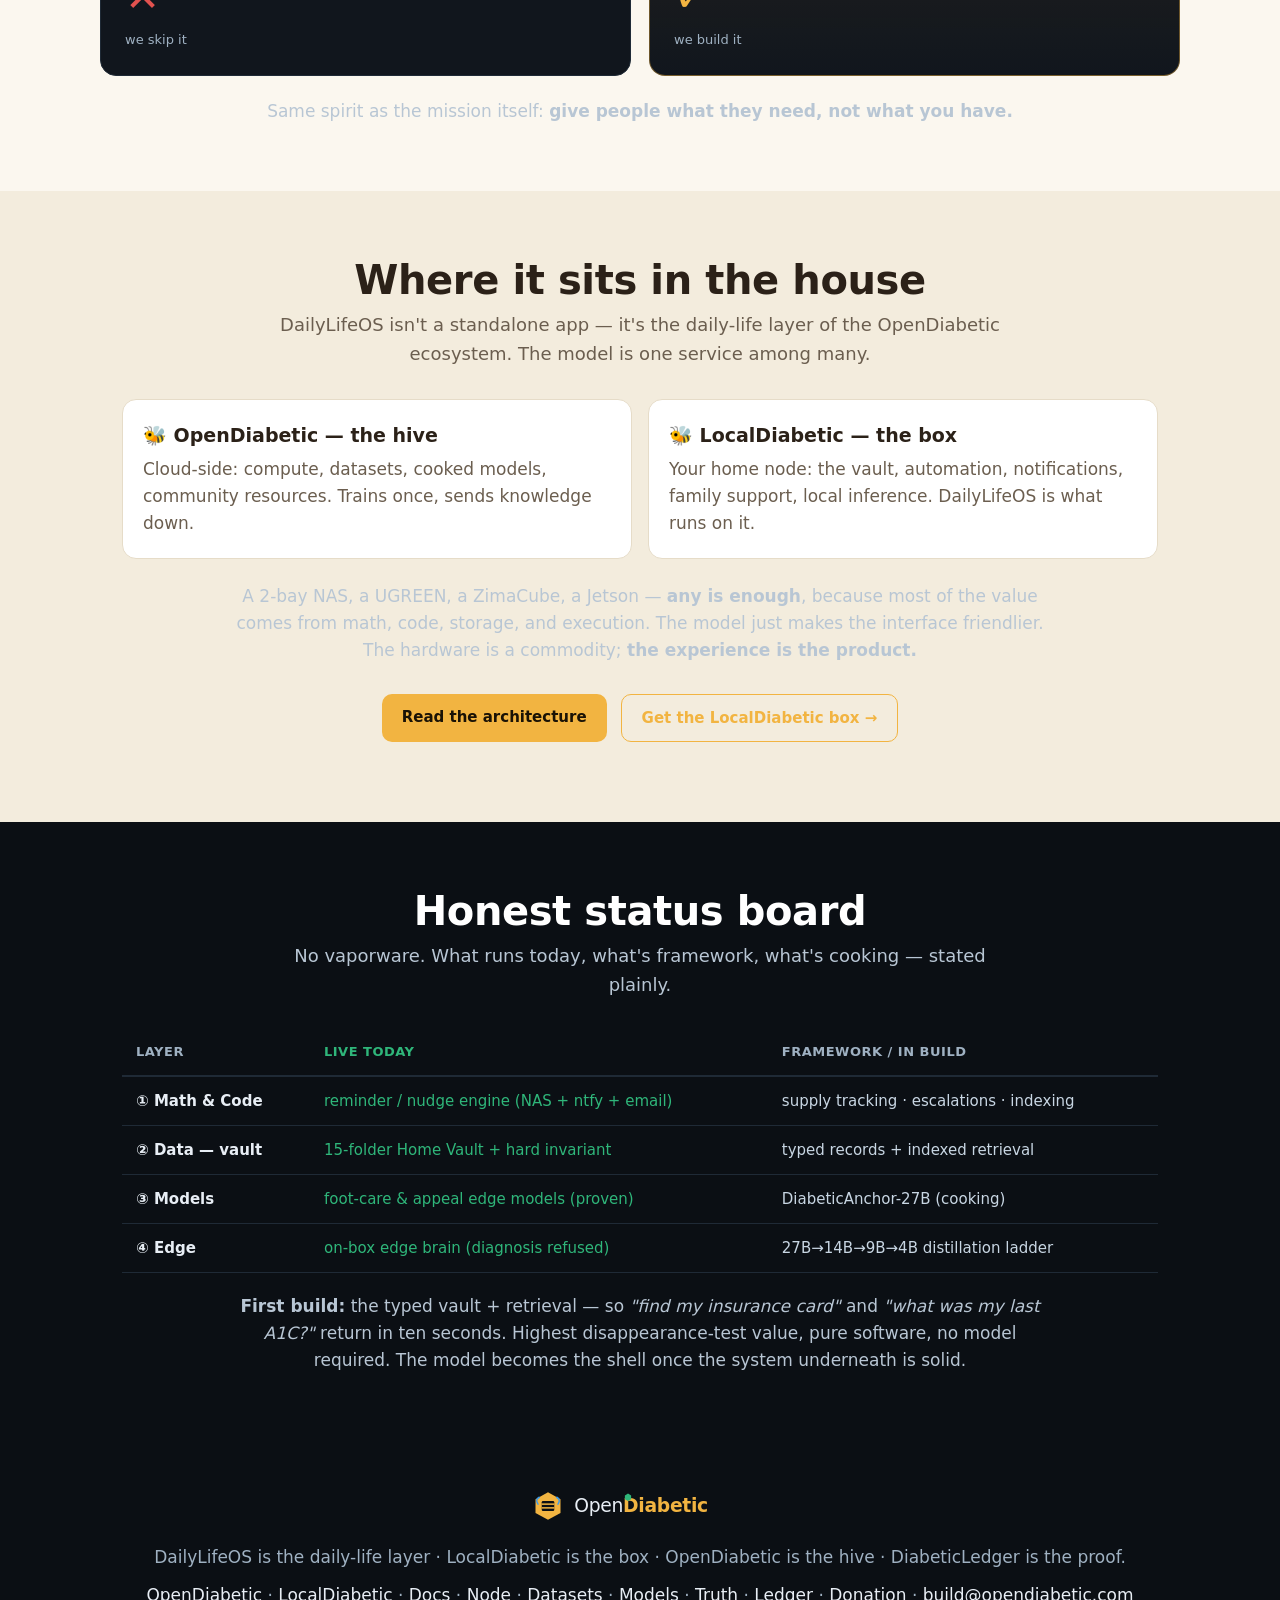
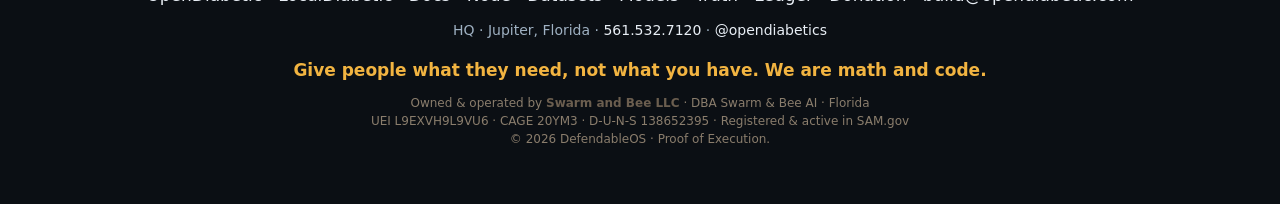
==== commit 544e3af4: "L1+L2 LIVE + the LifeBoard: typed SQLite vault (core/vault.py) · deterministic retrieval — the disap" ====
--- a/index.html
+++ b/index.html
@@ -83,6 +83,7 @@
 <header class="nav">
   <a class="brand" href="/"><span class="bee" aria-hidden="true">🐝</span><span>DailyLife<b>OS</b></span></a>
   <nav>
+    <a href="#lifeboard">LifeBoard</a>
     <a href="#laws">The laws</a>
     <a href="#stack">The stack</a>
     <a href="#firewall">The firewall</a>
@@ -103,8 +104,8 @@
       you own. Not a smarter chatbot — a system that quietly keeps you on top of life. <b>Your records never
       leave home.</b></p>
     <div class="cta">
-      <a class="btn" href="#stack">See the stack</a>
-      <a class="btn ghost" href="#laws">How it's built →</a>
+      <a class="btn" href="/lifeboard.html">See a sample LifeBoard →</a>
+      <a class="btn ghost" href="#stack">How it's built</a>
     </div>
     <p class="micro">90% software · 10% AI · the model is one service, not the star</p>
   </div>
@@ -119,6 +120,19 @@
   </div>
   <p class="src wrap">The center of gravity isn't the model — it's <b>the workflow and the ownership</b>.
     The thing you feel working for you every morning is the system helping you stay on top of life.</p>
+</section>
+
+<section id="lifeboard" class="wrap section">
+  <h2>The LifeBoard — the screen you wake up to</h2>
+  <p class="sub">Every card below is <b>generated from your vault</b>, not a mockup: next appointments, today's
+    meds, your A1C trend, supplies running low, what's due for refill, your documents, your emergency contact.
+    No model touches it — it's the deterministic system, made visible.</p>
+  <div class="cta center">
+    <a class="btn" href="/lifeboard.html">Open a sample LifeBoard →</a>
+    <a class="btn ghost" href="https://github.com/SudoSuOps/daily-life-os#run-it--layer-1--2-are-live-no-model-required">Run it yourself</a>
+  </div>
+  <p class="src" style="margin-top:16px">Generated on your box, served on your box. The footer says it plainly:
+    <i>your records never left this box · N PHI-blind receipts · chain verified.</i></p>
 </section>
 
 <section id="laws" class="wrap section">
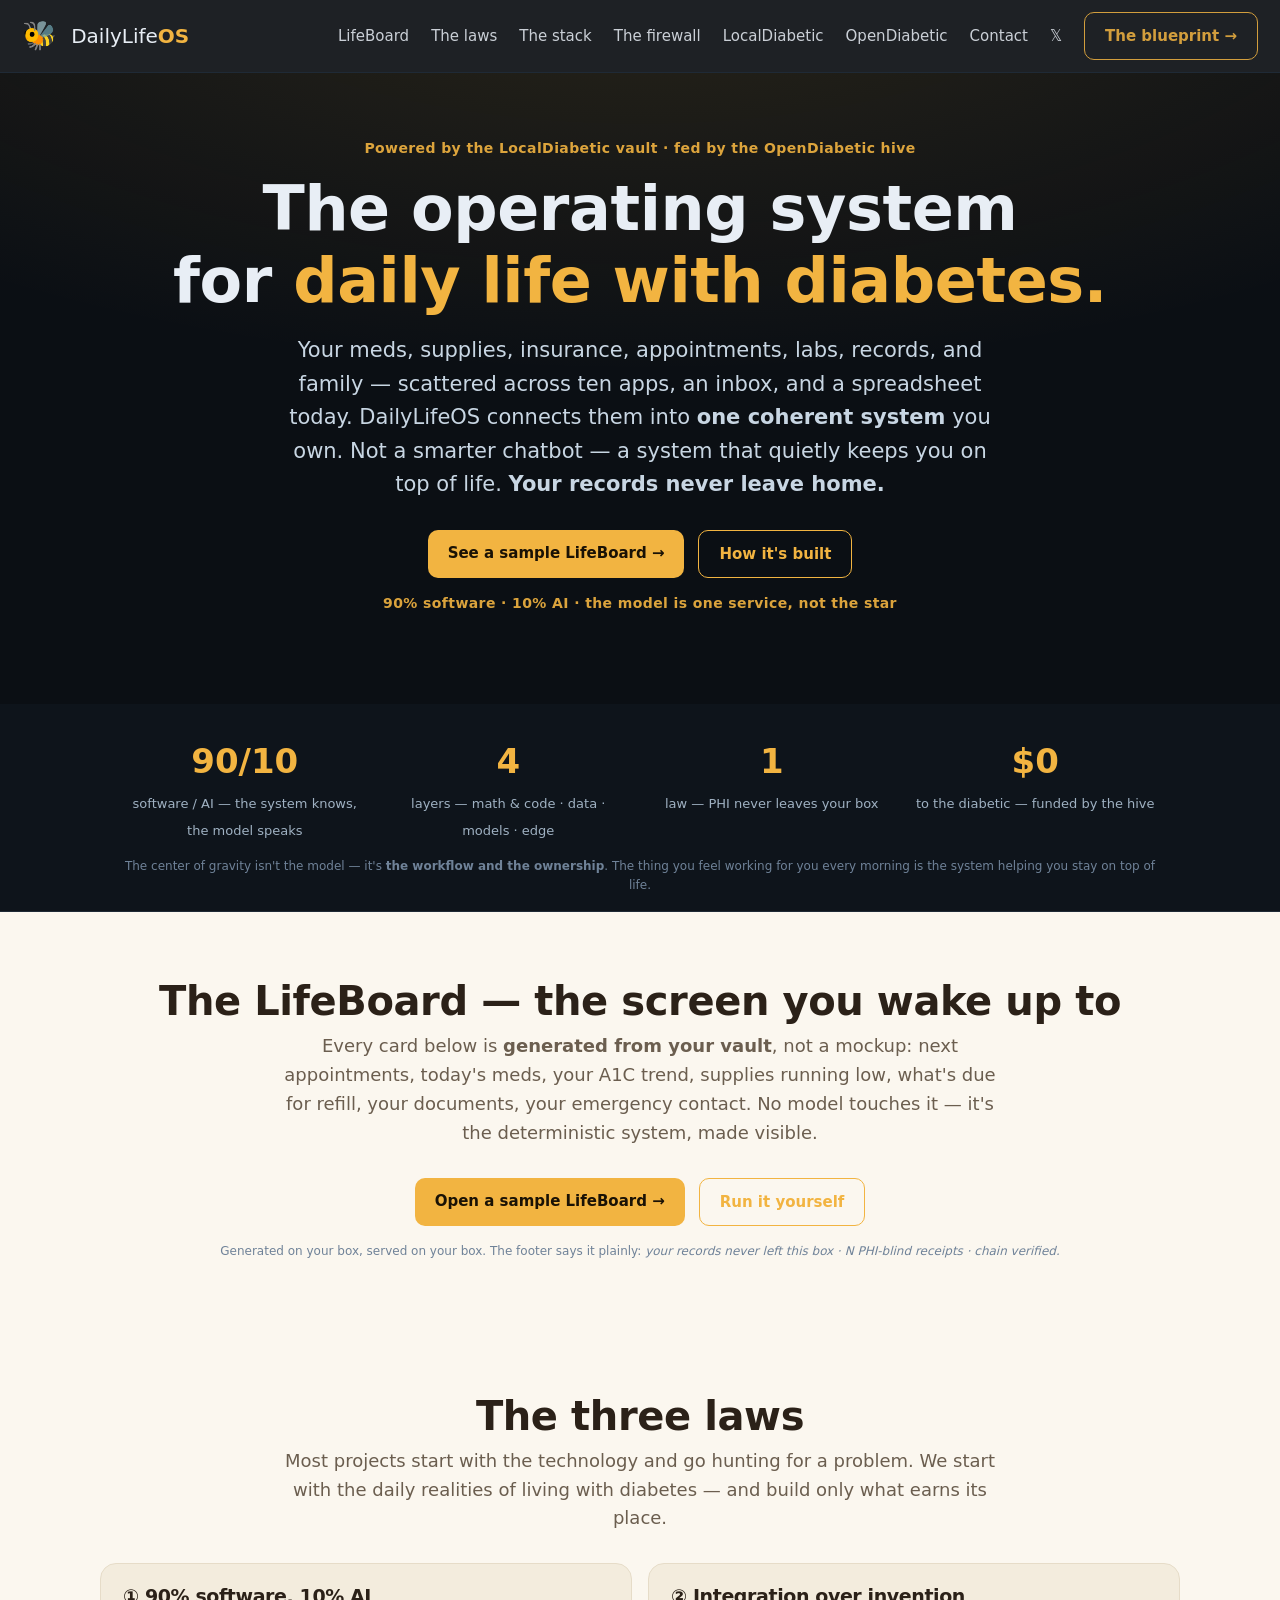
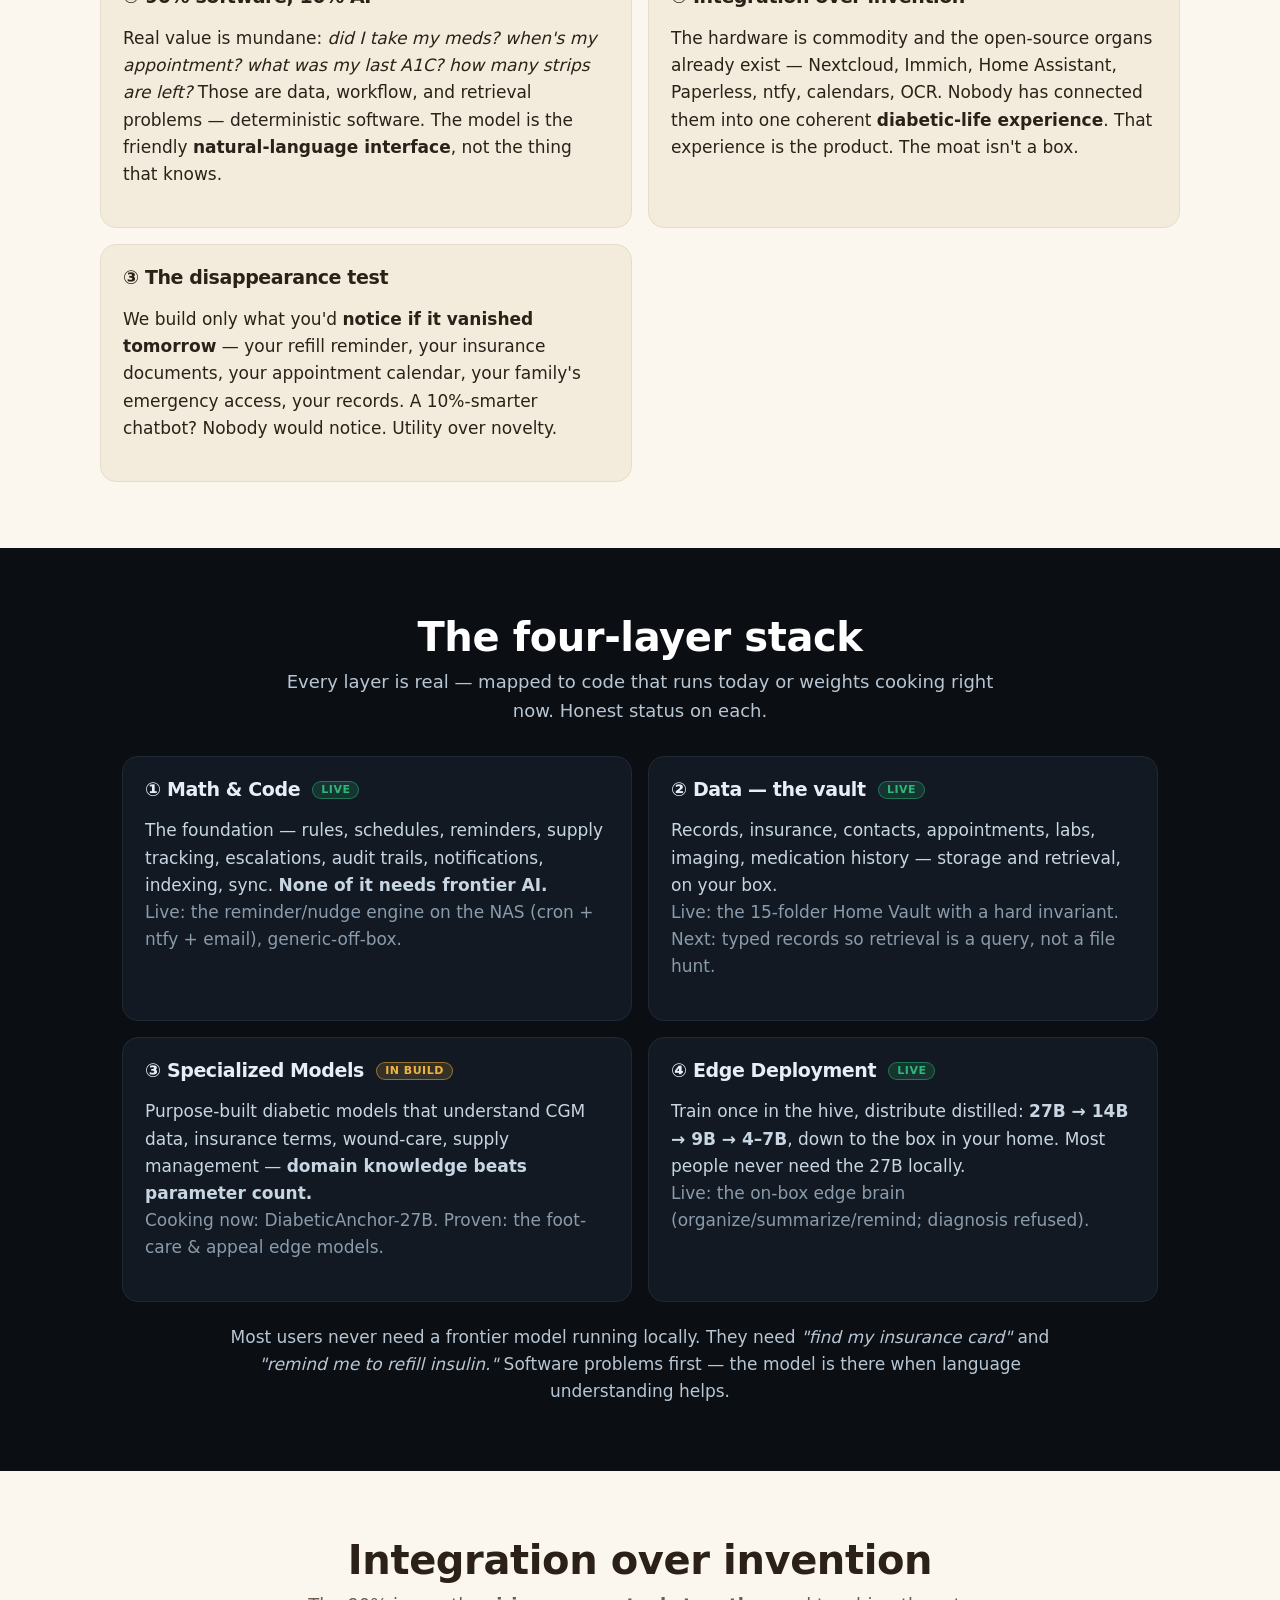
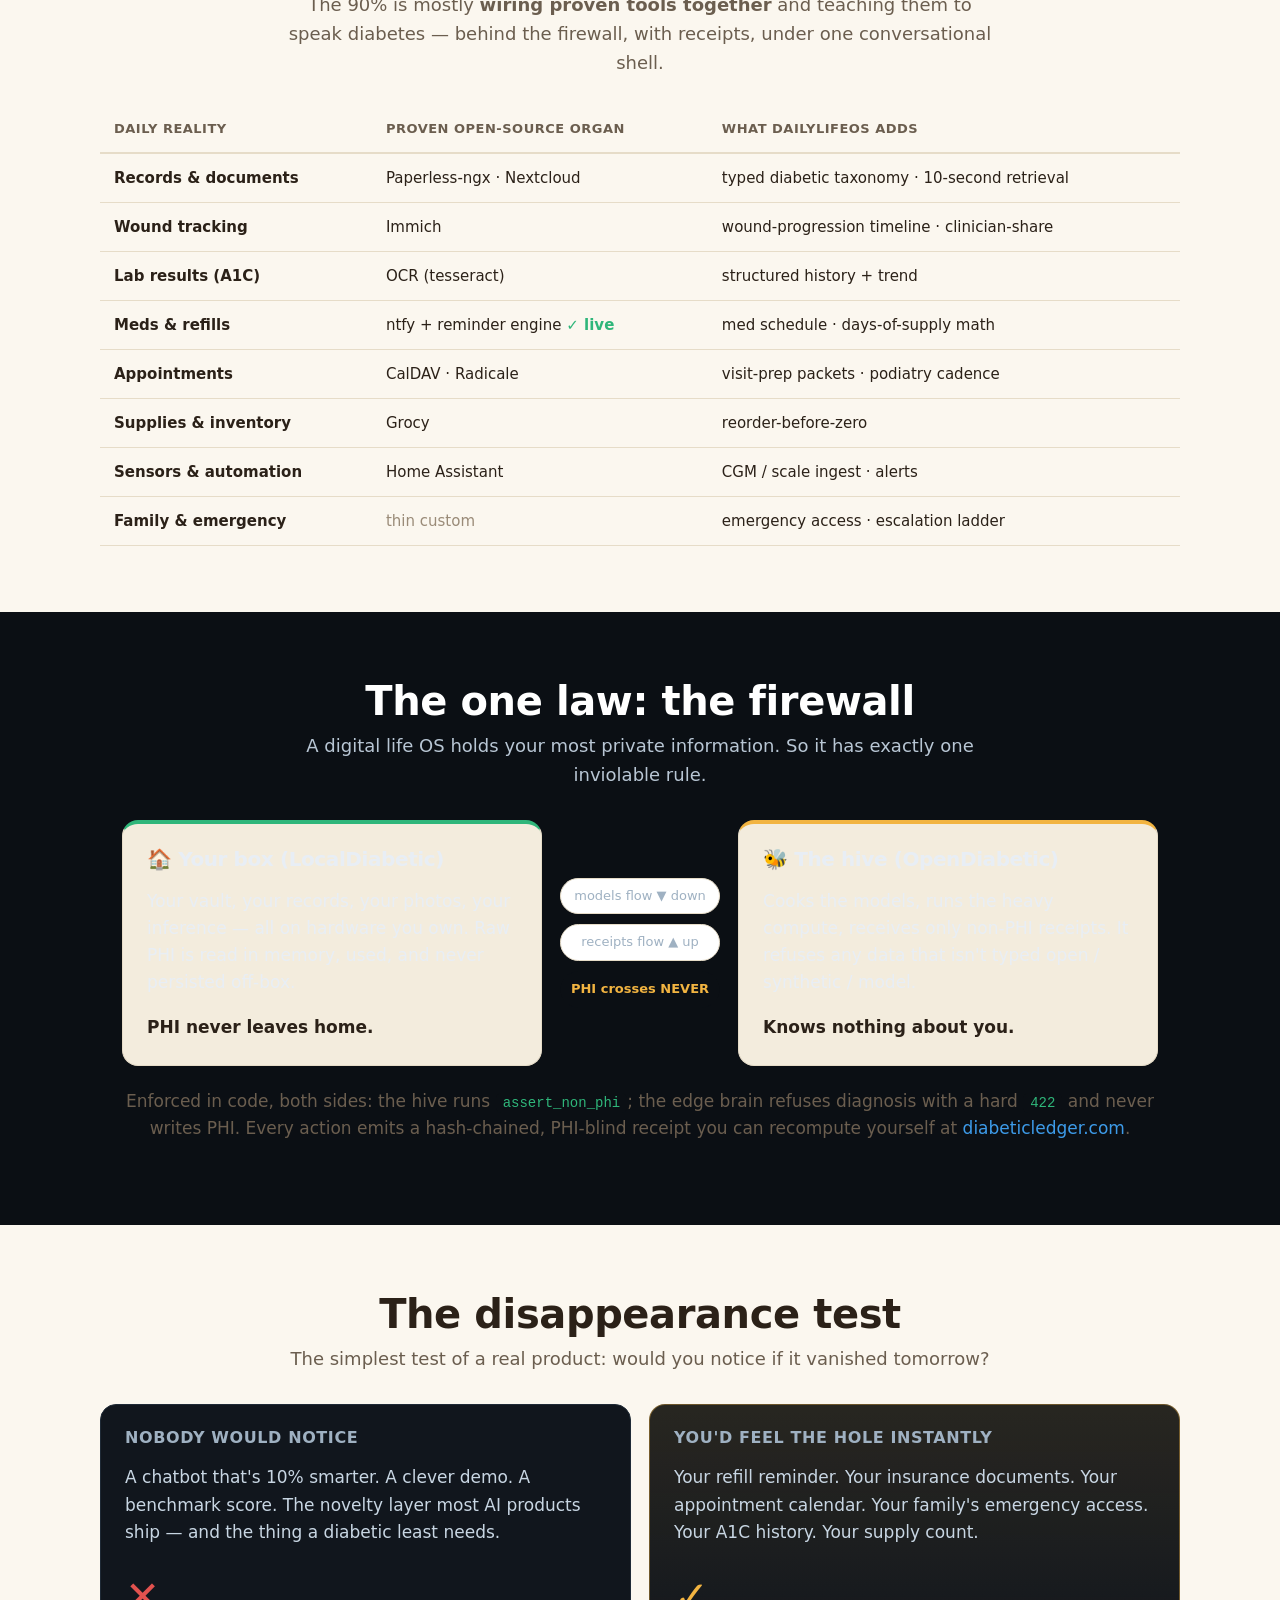
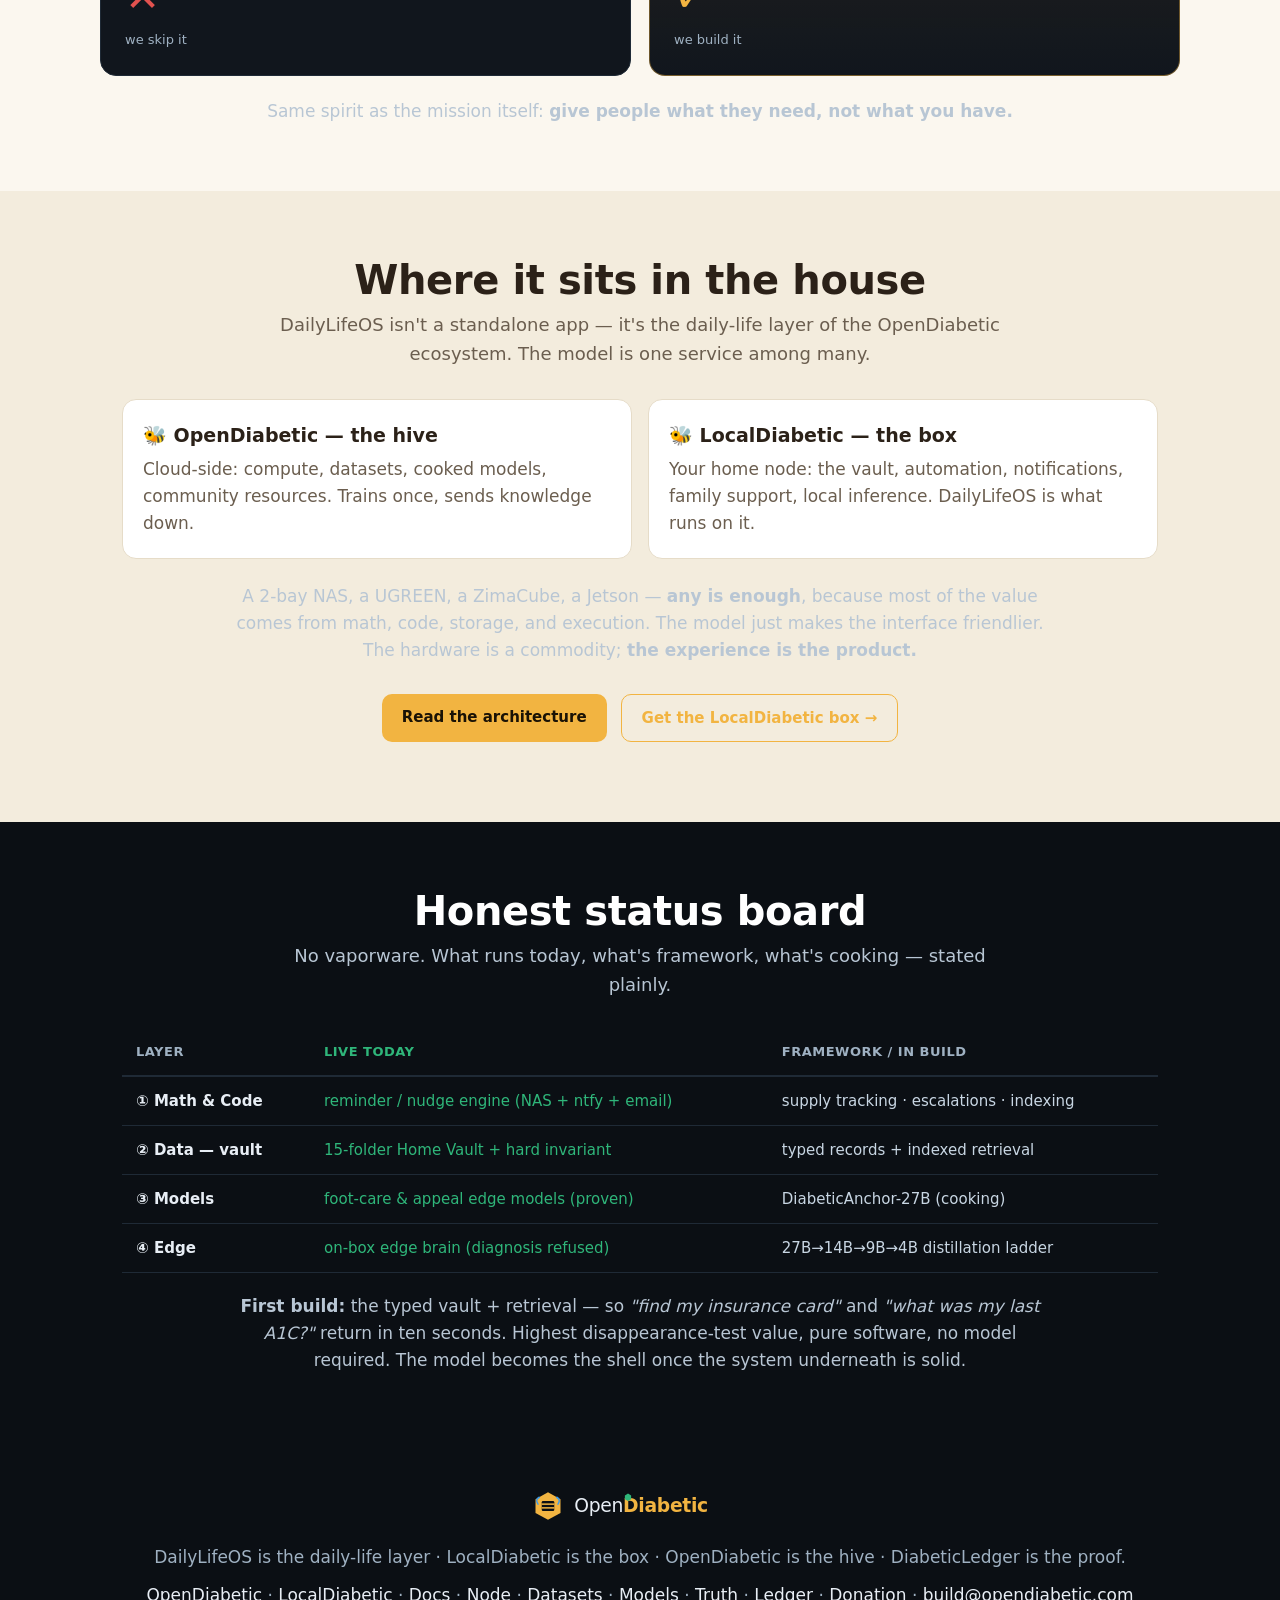
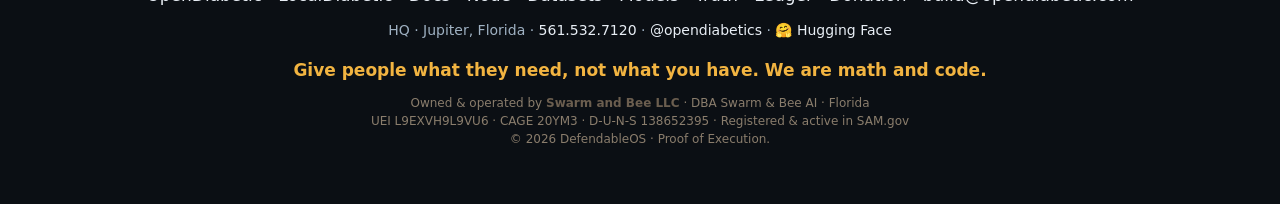
==== commit d3ba5639: "Add HuggingFace org (SwarmandBee) to footer social line + schema sameAs — the DiabeticDaily models a" ====
--- a/index.html
+++ b/index.html
@@ -51,7 +51,7 @@
       "email": "build@opendiabetic.com",
       "telephone": "+1-561-532-7120",
       "address": { "@type": "PostalAddress", "addressLocality": "Jupiter", "addressRegion": "FL", "addressCountry": "US" },
-      "sameAs": ["https://x.com/opendiabetics", "https://opendiabetic.com", "https://localdiabetic.com", "https://diabeticdocs.com", "https://diabeticnode.com", "https://diabeticdatasets.com", "https://diabeticmodels.com", "https://diabetictruth.org", "https://diabeticledger.com", "https://diabeticdonation.com", "https://github.com/SudoSuOps"],
+      "sameAs": ["https://x.com/opendiabetics", "https://huggingface.co/SwarmandBee", "https://opendiabetic.com", "https://localdiabetic.com", "https://diabeticdocs.com", "https://diabeticnode.com", "https://diabeticdatasets.com", "https://diabeticmodels.com", "https://diabetictruth.org", "https://diabeticledger.com", "https://diabeticdonation.com", "https://github.com/SudoSuOps"],
       "parentOrganization": {
         "@type": "Organization",
         "name": "Swarm and Bee LLC",
@@ -310,7 +310,7 @@
       <a href="mailto:build@opendiabetic.com">build@opendiabetic.com</a>
     </p>
     <p class="contact">HQ · Jupiter, Florida · <a href="tel:+15615327120">561.532.7120</a> ·
-      <a href="https://x.com/opendiabetics" rel="me">@opendiabetics</a></p>
+      <a href="https://x.com/opendiabetics" rel="me">@opendiabetics</a> · <a href="https://huggingface.co/SwarmandBee" rel="me">🤗 Hugging Face</a></p>
     <p class="motto">Give people what they need, not what you have. We are math and code.</p>
     <p class="legal">Owned &amp; operated by <b>Swarm and Bee LLC</b> · DBA Swarm &amp; Bee AI · Florida<br>
       UEI L9EXVH9L9VU6 · CAGE 20YM3 · D-U-N-S 138652395 · Registered &amp; active in SAM.gov<br>
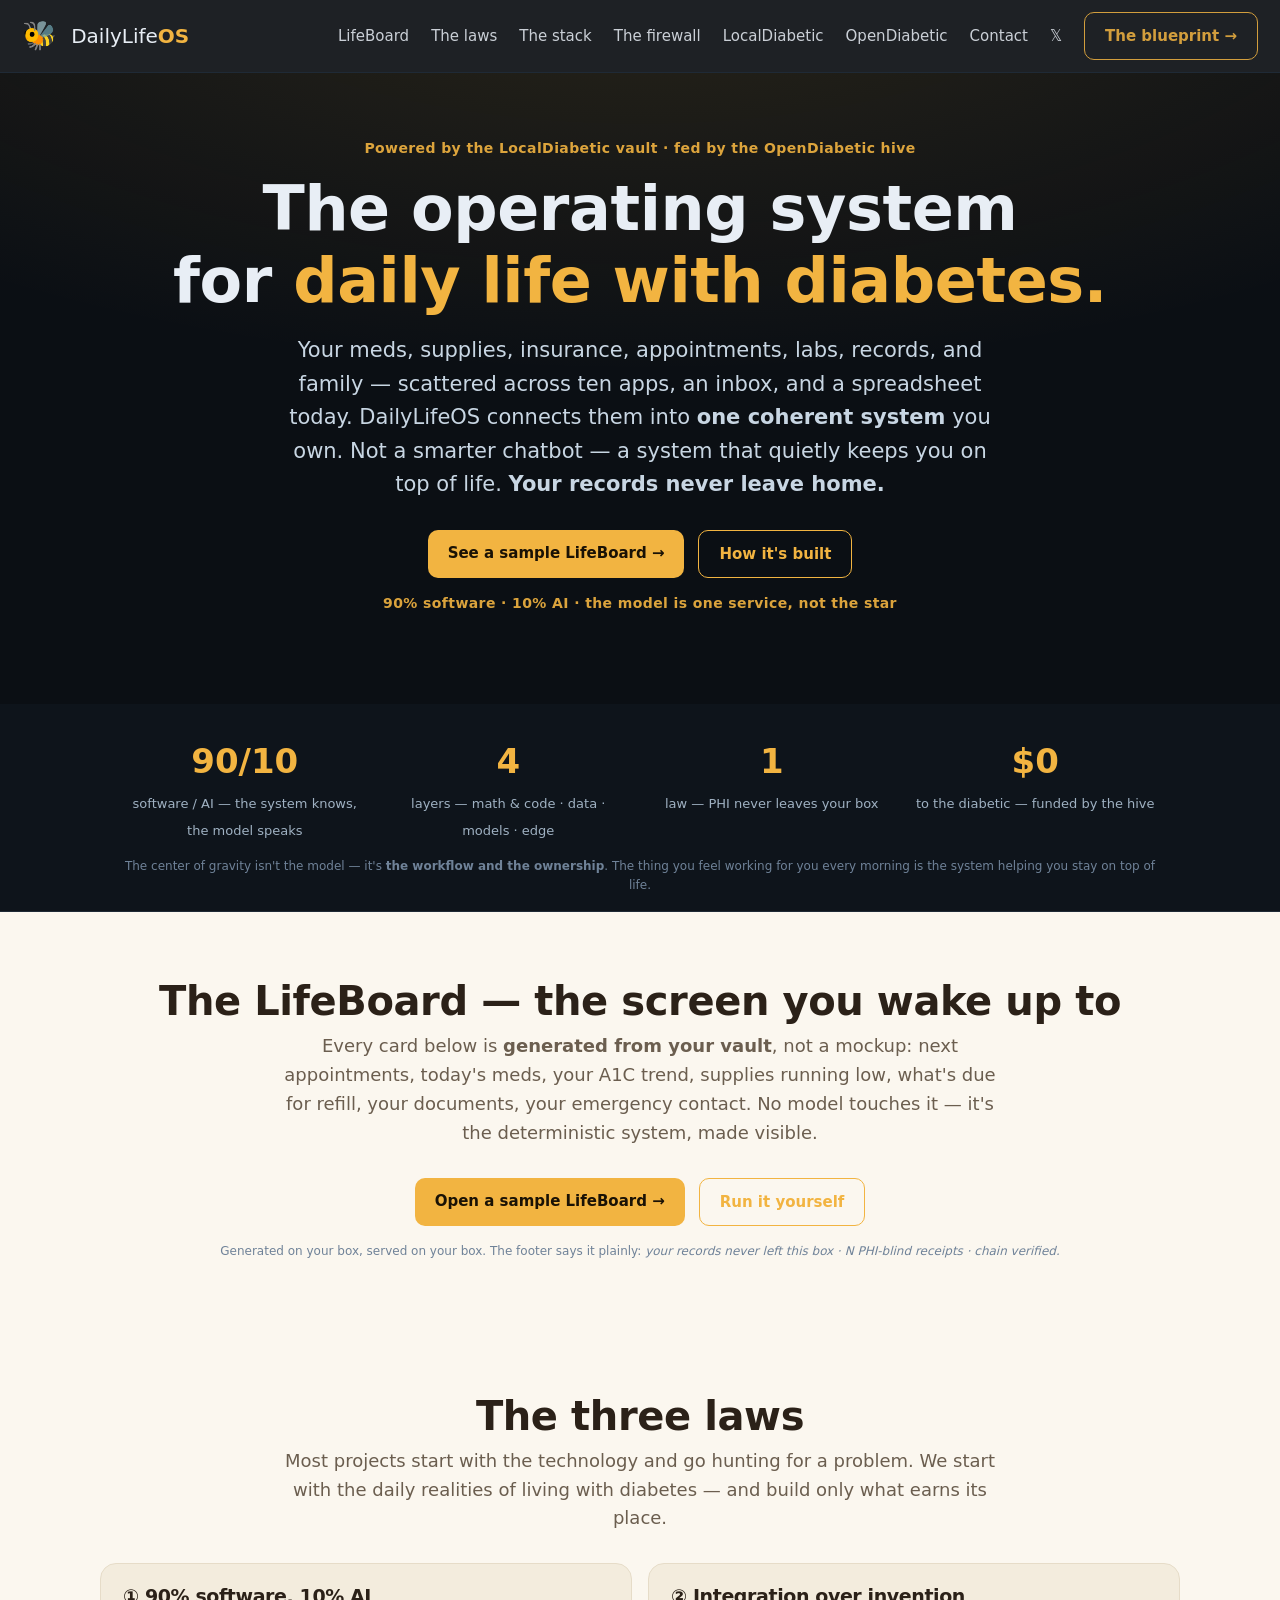
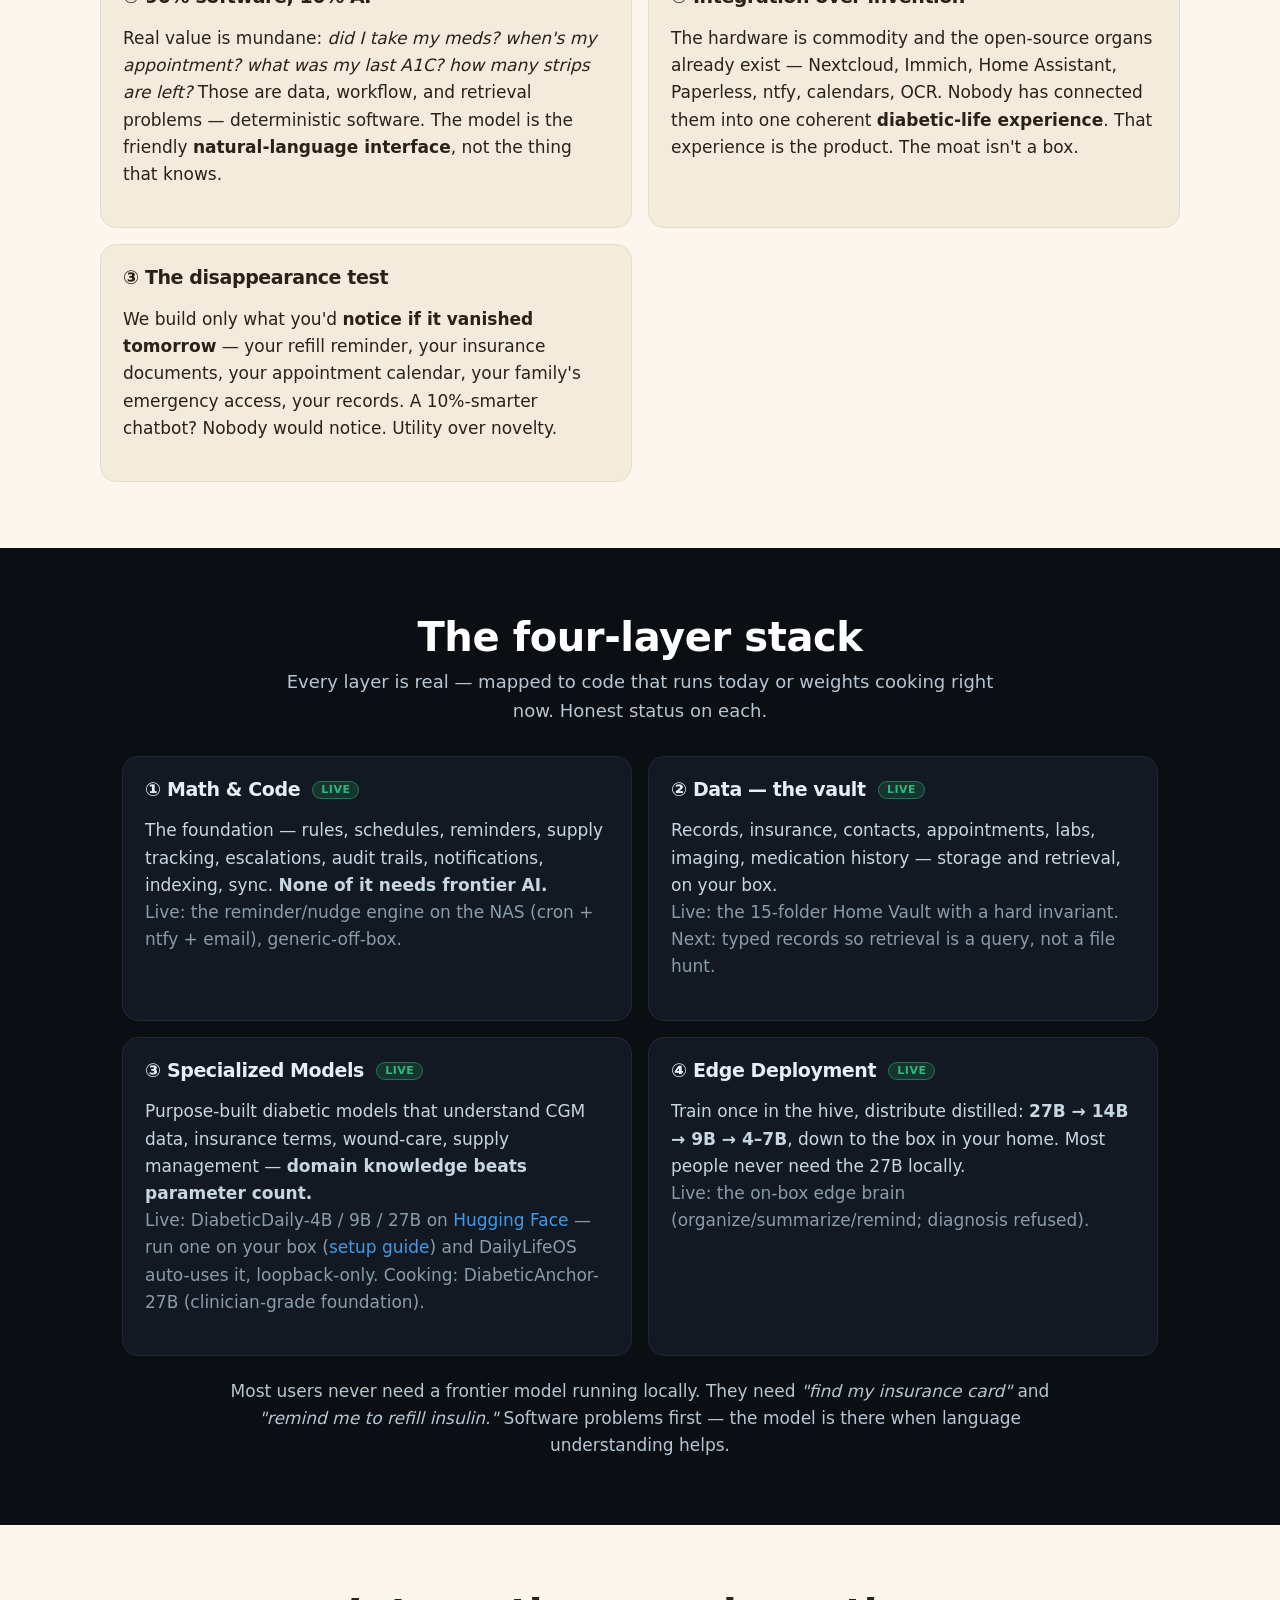
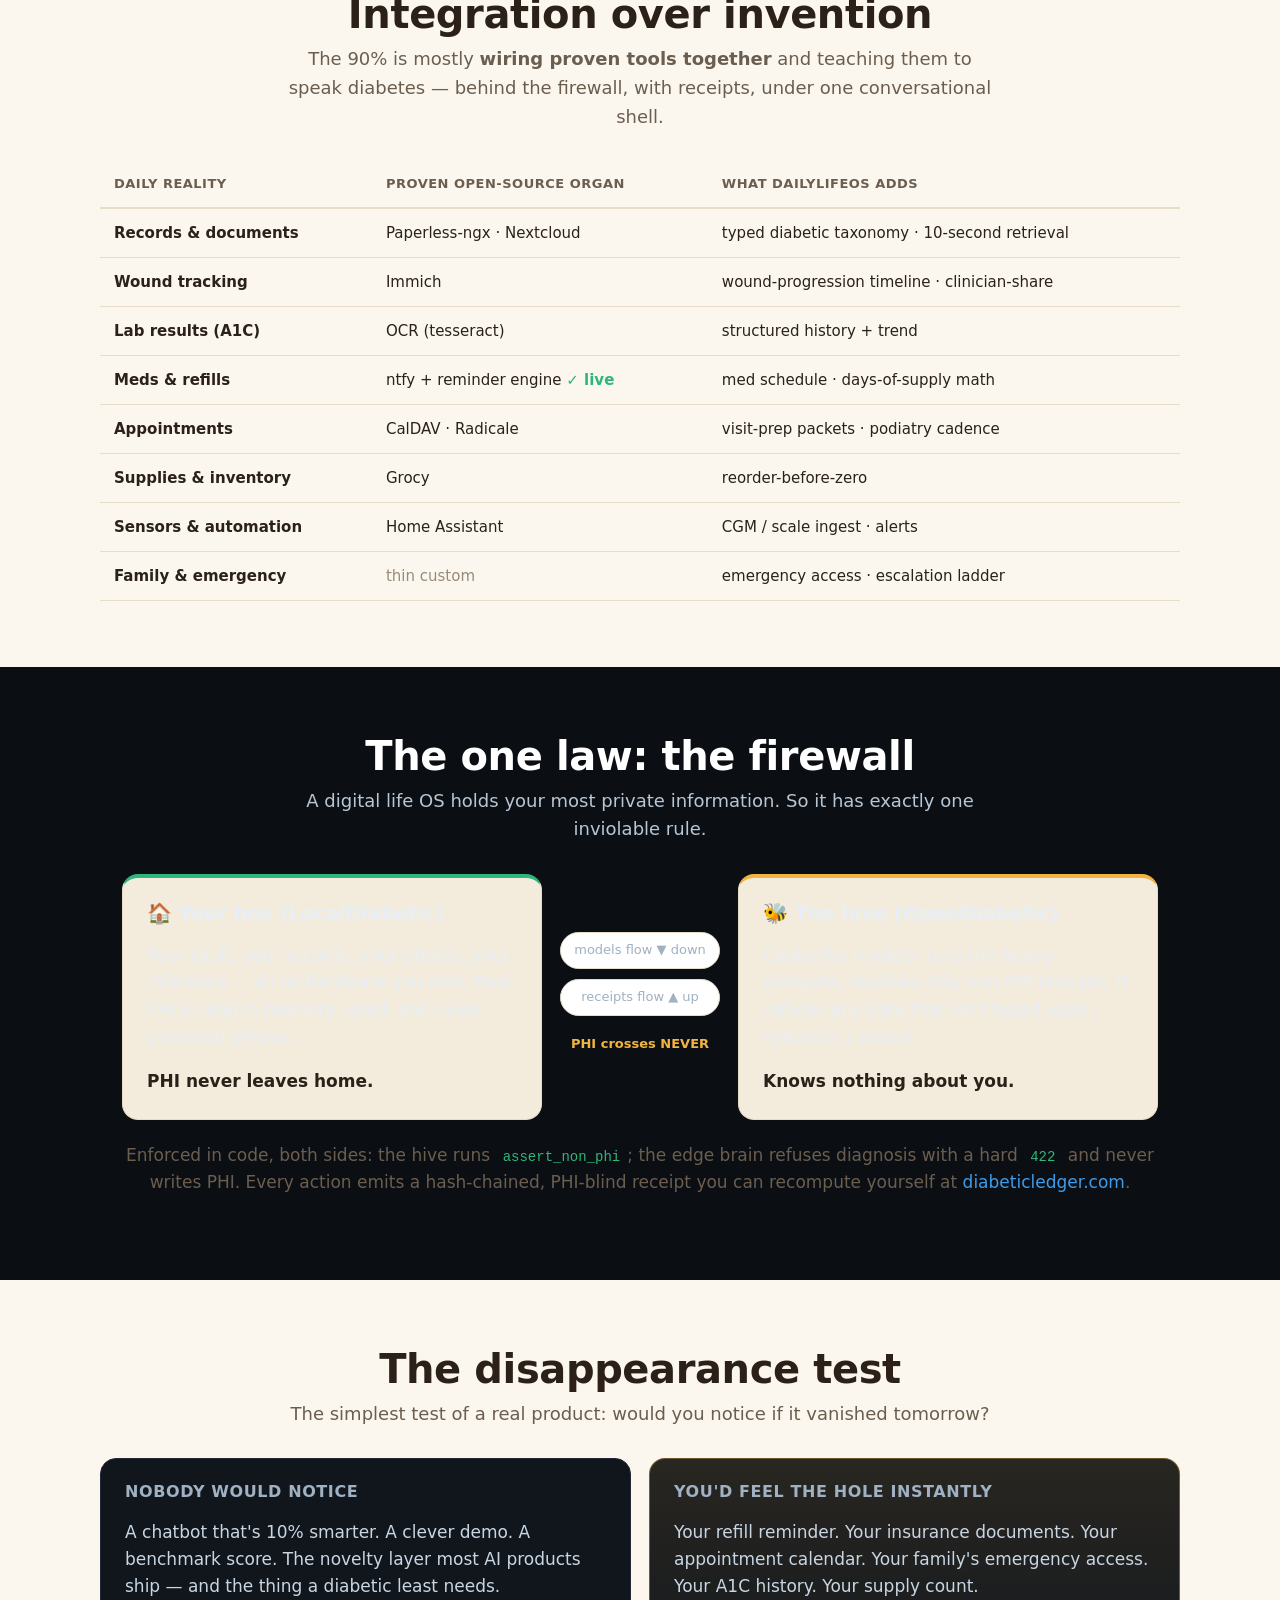
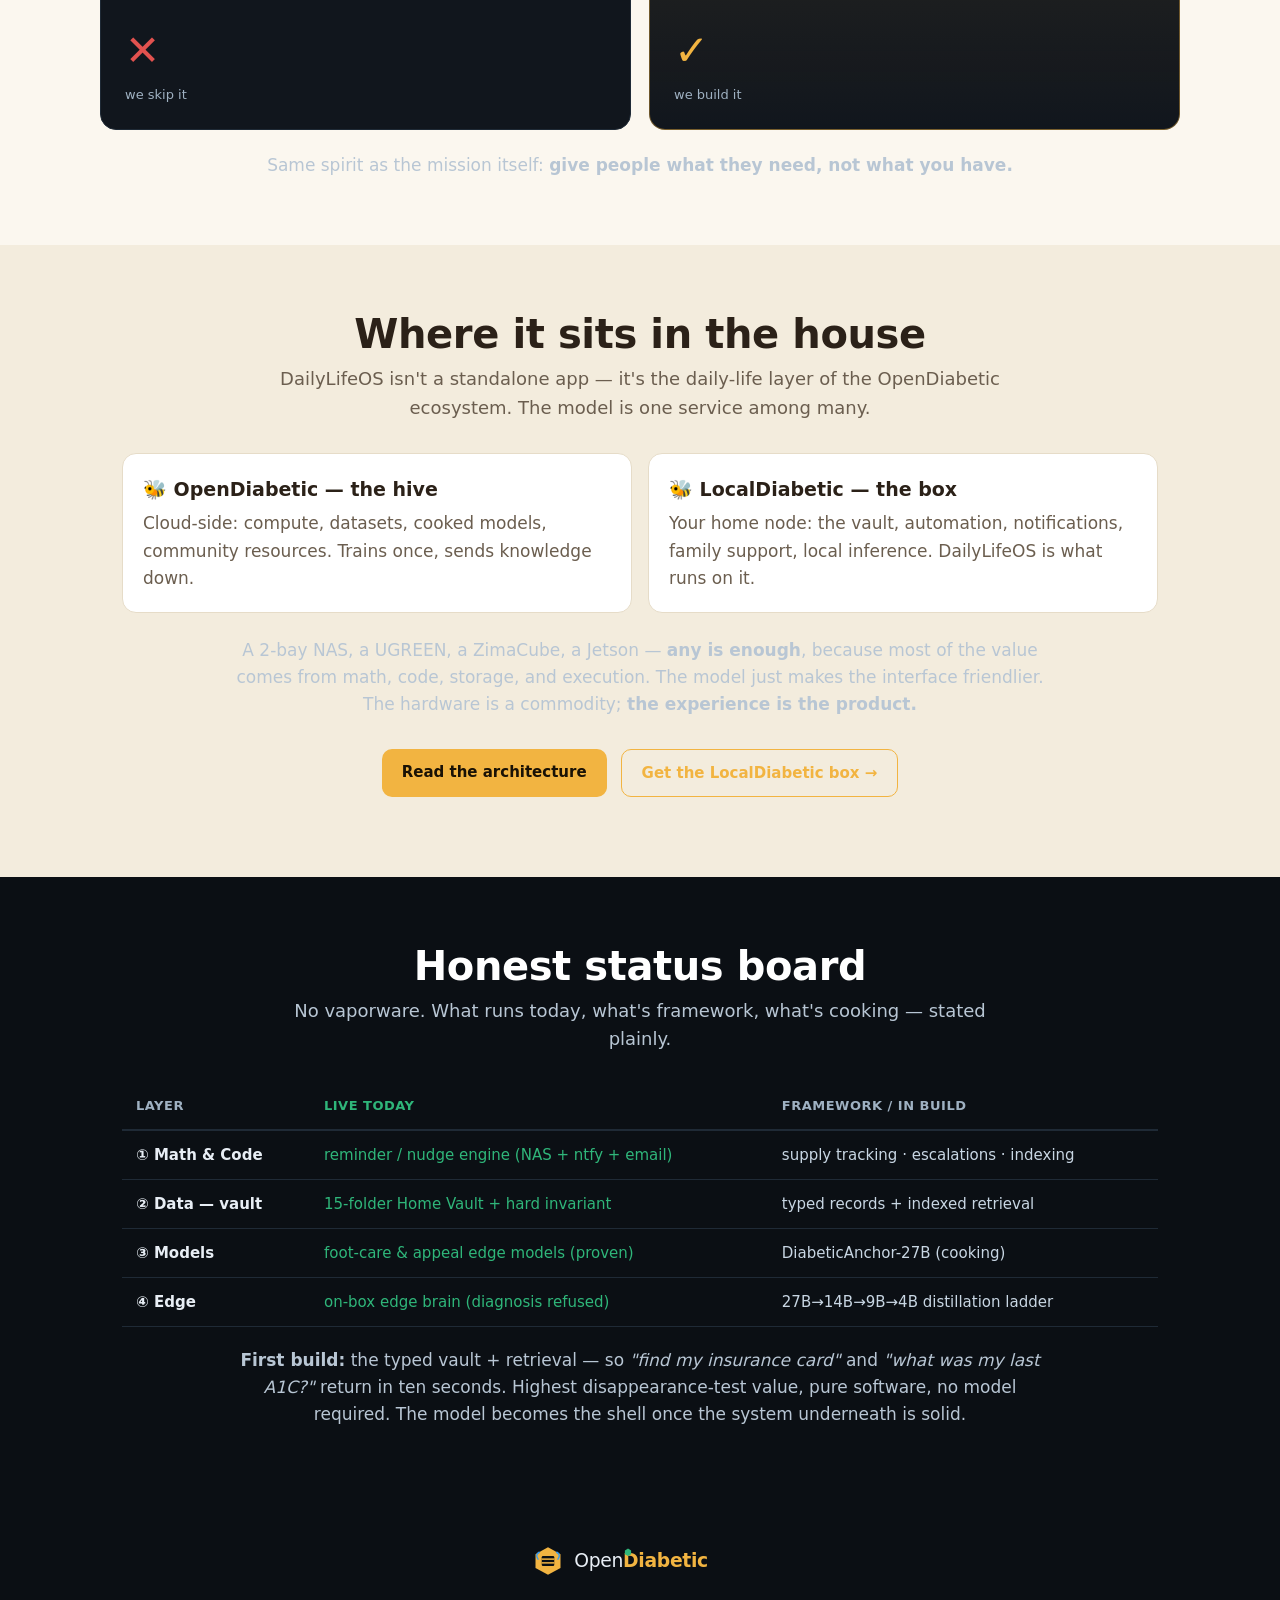
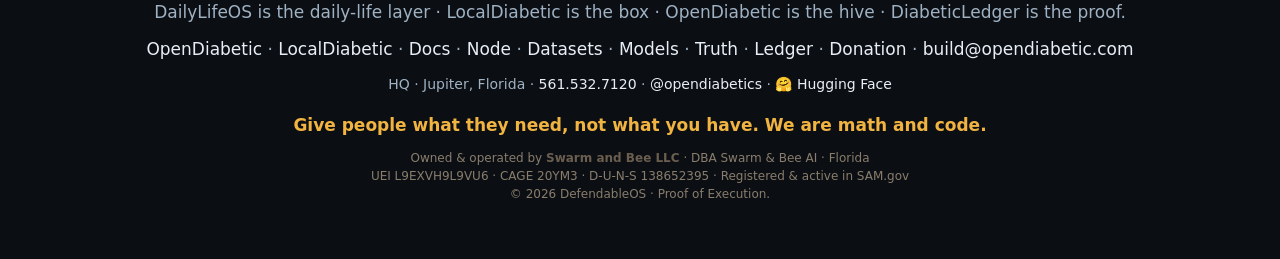
==== commit 31c4206c: "model: auto-discover any local DiabeticDaily model (loopback) so skills light up with no config; doc" ====
--- a/index.html
+++ b/index.html
@@ -170,10 +170,10 @@
           retrieval, on your box.<br>
           <span class="muted">Live: the 15-folder Home Vault with a hard invariant. Next: typed records so
           retrieval is a query, not a file hunt.</span></p></div>
-      <div class="card"><h3>③ Specialized Models <span class="pill build">IN BUILD</span></h3>
+      <div class="card"><h3>③ Specialized Models <span class="pill live">LIVE</span></h3>
         <p>Purpose-built diabetic models that understand CGM data, insurance terms, wound-care, supply
           management — <b>domain knowledge beats parameter count.</b><br>
-          <span class="muted">Cooking now: DiabeticAnchor-27B. Proven: the foot-care &amp; appeal edge models.</span></p></div>
+          <span class="muted">Live: DiabeticDaily-4B / 9B / 27B on <a href="https://huggingface.co/SwarmandBee">Hugging Face</a> — run one on your box (<a href="https://diabeticdocs.com/setup">setup guide</a>) and DailyLifeOS auto-uses it, loopback-only. Cooking: DiabeticAnchor-27B (clinician-grade foundation).</span></p></div>
       <div class="card"><h3>④ Edge Deployment <span class="pill live">LIVE</span></h3>
         <p>Train once in the hive, distribute distilled: <b>27B → 14B → 9B → 4–7B</b>, down to the box in your
           home. Most people never need the 27B locally.<br>
